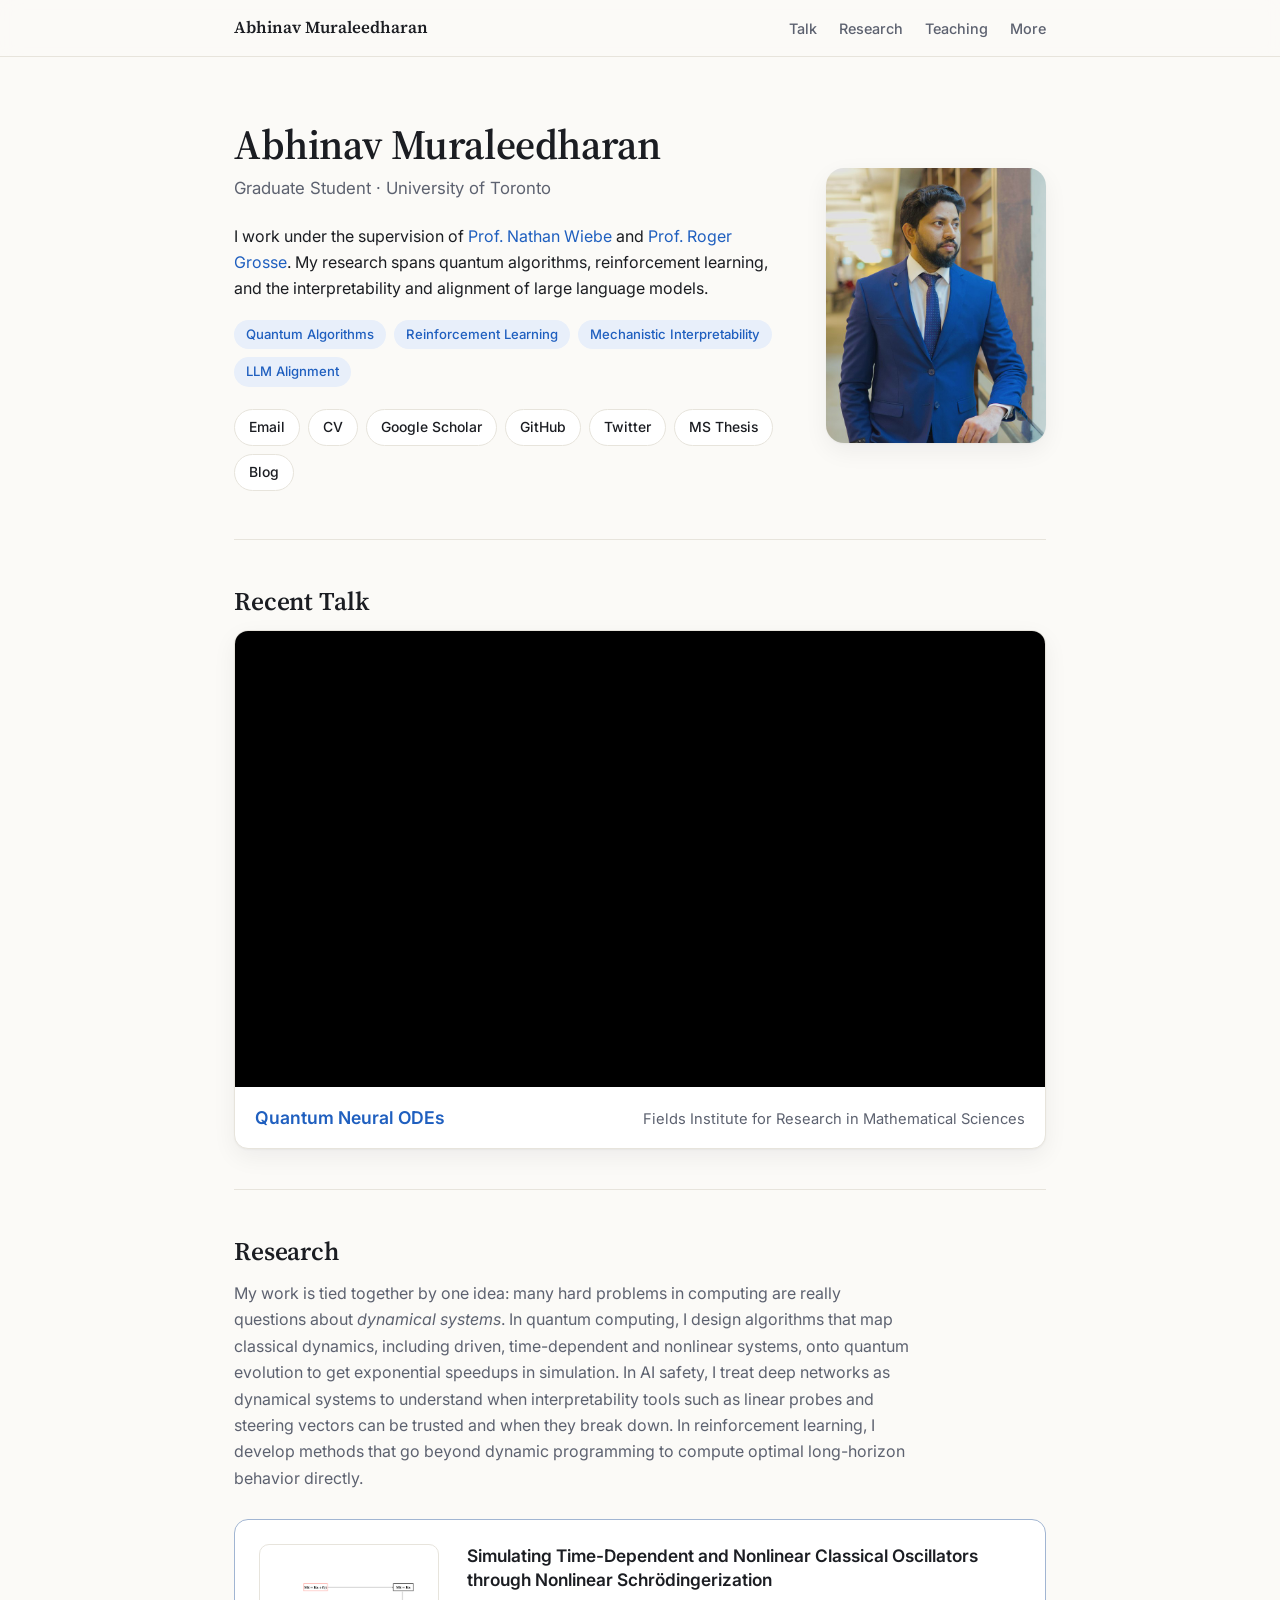
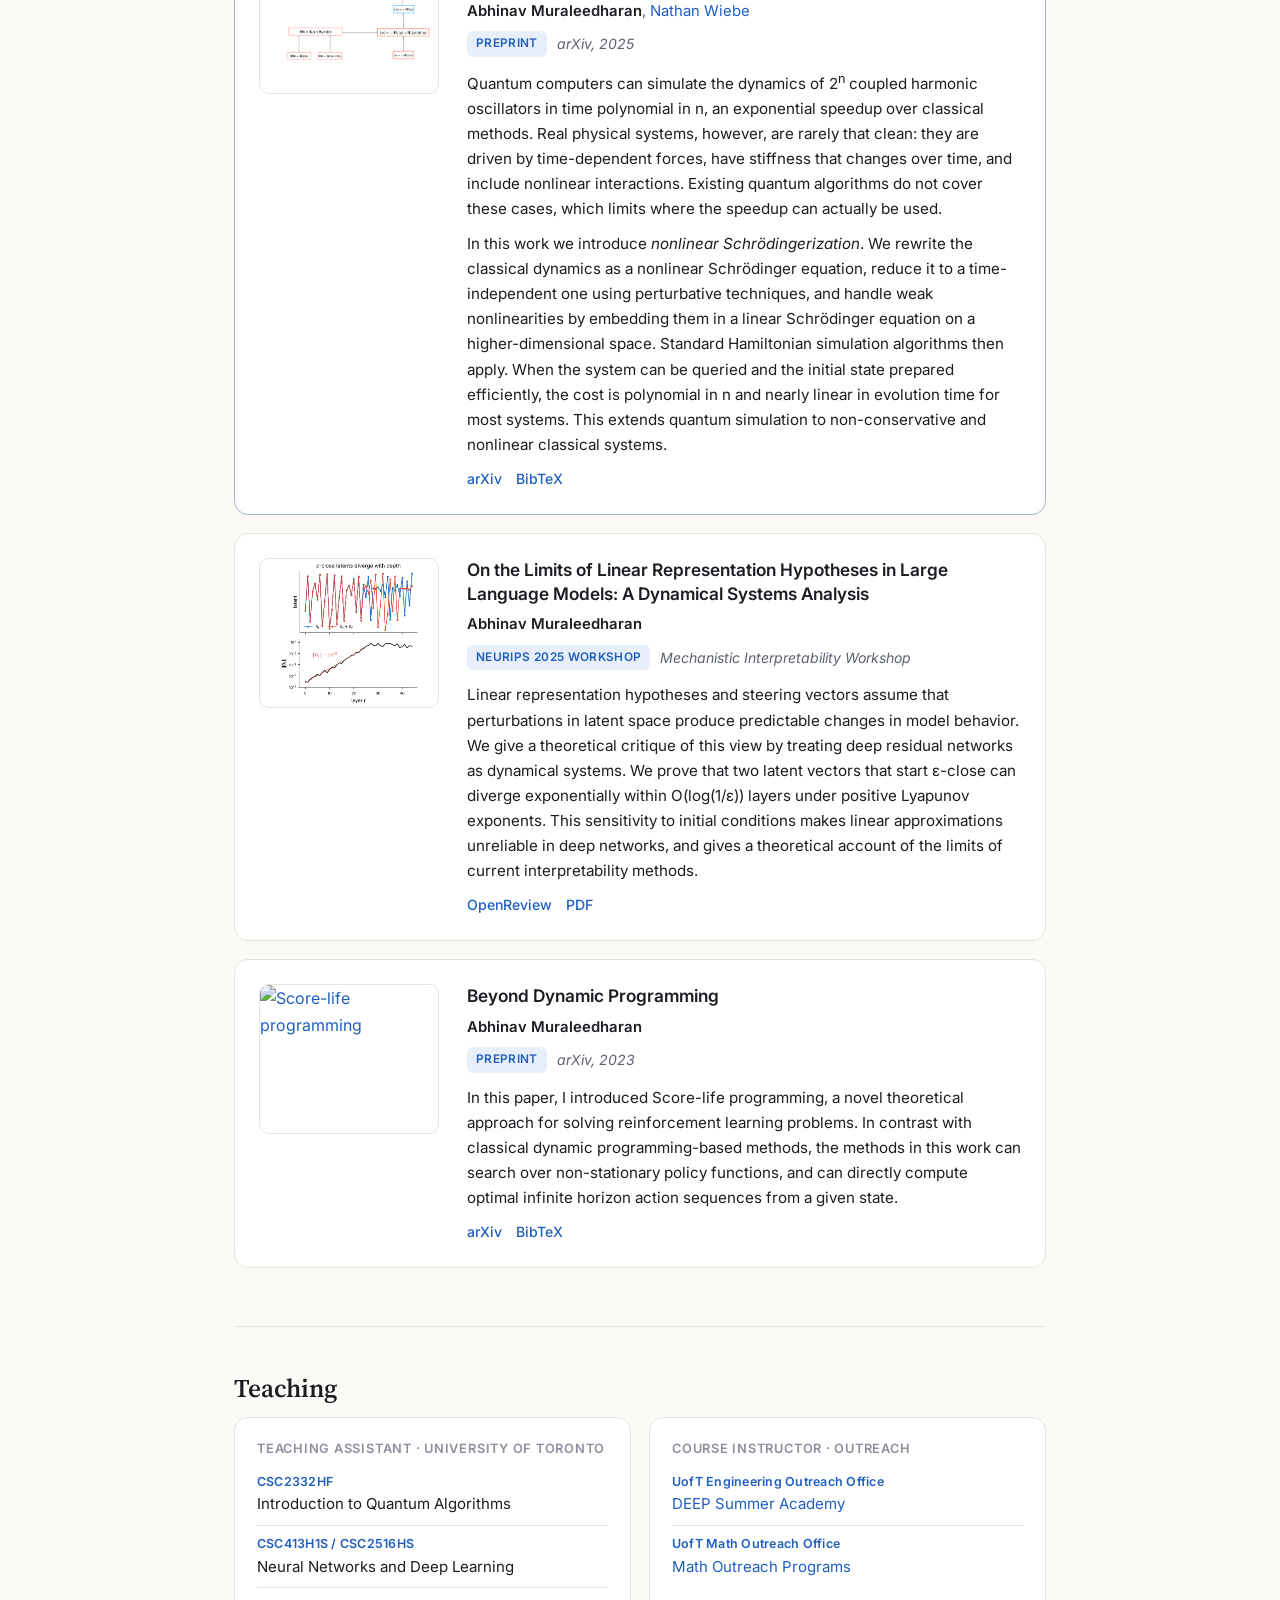
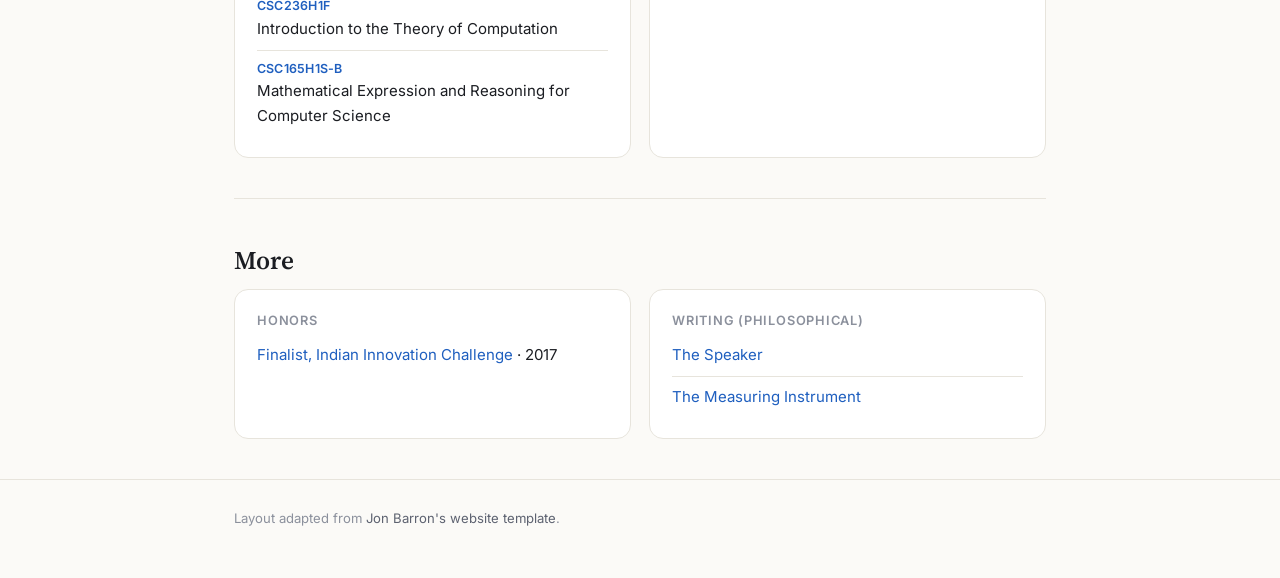
==== index.html @ 4c4b6c0d "Rewrite research summary around a unifying dynamical-systems theme Co-Authored-By: Claude Opus 5.5 <" ====
<!DOCTYPE html>
<html lang="en">
<head>
  <meta charset="UTF-8">
  <meta name="viewport" content="width=device-width, initial-scale=1">
  <title>Abhinav Muraleedharan</title>
  <meta name="author" content="Abhinav Muraleedharan">
  <meta name="description" content="Abhinav Muraleedharan, graduate student at the University of Toronto working on quantum algorithms, reinforcement learning, and the interpretability and alignment of large language models.">
  <meta property="og:title" content="Abhinav Muraleedharan">
  <meta property="og:description" content="Quantum algorithms, reinforcement learning, and LLM interpretability at the University of Toronto.">
  <meta property="og:image" content="images/profile.jpg">
  <link rel="preconnect" href="https://fonts.googleapis.com">
  <link rel="preconnect" href="https://fonts.gstatic.com" crossorigin>
  <link href="https://fonts.googleapis.com/css2?family=Inter:wght@400;500;600&family=Source+Serif+4:opsz,wght@8..60,600&display=swap" rel="stylesheet">
  <link rel="stylesheet" href="site.css">
  <link rel="icon" href="data:image/svg+xml,<svg xmlns=%22http://www.w3.org/2000/svg%22 viewBox=%220 0 100 100%22><text y=%22.9em%22 font-size=%2290%22>🌐</text></svg>">
</head>

<body>
  <nav class="nav">
    <div class="wrap">
      <a class="brand" href="#">Abhinav Muraleedharan</a>
      <ul>
        <li><a href="#talk">Talk</a></li>
        <li><a href="#research">Research</a></li>
        <li><a href="#teaching">Teaching</a></li>
        <li><a href="#more">More</a></li>
      </ul>
    </div>
  </nav>

  <main class="wrap">
    <header class="hero">
      <div>
        <h1>Abhinav Muraleedharan</h1>
        <p class="role">Graduate Student &middot; University of Toronto</p>
        <p>I work under the supervision of <a href="https://www.pnnl.gov/people/nathan-wiebe">Prof. Nathan Wiebe</a> and <a href="https://www.cs.toronto.edu/~rgrosse/">Prof. Roger Grosse</a>. My research spans quantum algorithms, reinforcement learning, and the interpretability and alignment of large language models.</p>
        <ul class="tags">
          <li>Quantum Algorithms</li>
          <li>Reinforcement Learning</li>
          <li>Mechanistic Interpretability</li>
          <li>LLM Alignment</li>
        </ul>
        <div class="links">
          <a class="btn" href="mailto:Abhinav.Muraleedharan@mail.utoronto.ca">Email</a>
          <a class="btn" href="data/Abhinav_Muraleedharan_CV_Sep.pdf">CV</a>
          <a class="btn" href="https://scholar.google.ca/citations?user=If42S0wAAAAJ&amp;hl=en">Google Scholar</a>
          <a class="btn" href="https://github.com/Abhinav-Muraleedharan/">GitHub</a>
          <a class="btn" href="https://twitter.com/Abhinav98M">Twitter</a>
          <a class="btn" href="data/MEng_thesis_v2.pdf">MS Thesis</a>
          <a class="btn" href="the_speaker.html">Blog</a>
        </div>
      </div>
      <img class="photo" src="images/profile.jpg" alt="Portrait of Abhinav Muraleedharan">
    </header>

    <section id="talk">
      <h2>Recent Talk</h2>
      <div class="talk">
        <div class="video">
          <iframe src="https://www.youtube.com/embed/ogI6cJtr3dg" title="Quantum Neural ODEs" loading="lazy" allow="accelerometer; clipboard-write; encrypted-media; gyroscope; picture-in-picture; web-share" referrerpolicy="strict-origin-when-cross-origin" allowfullscreen></iframe>
        </div>
        <div class="meta">
          <h3><a href="https://youtu.be/ogI6cJtr3dg">Quantum Neural ODEs</a></h3>
          <span class="where">Fields Institute for Research in Mathematical Sciences</span>
        </div>
      </div>
    </section>

    <section id="research">
      <h2>Research</h2>
      <p class="lede">My work is tied together by one idea: many hard problems in computing are really questions about <em>dynamical systems</em>. In quantum computing, I design algorithms that map classical dynamics, including driven, time-dependent and nonlinear systems, onto quantum evolution to get exponential speedups in simulation. In AI safety, I treat deep networks as dynamical systems to understand when interpretability tools such as linear probes and steering vectors can be trusted and when they break down. In reinforcement learning, I develop methods that go beyond dynamic programming to compute optimal long-horizon behavior directly.</p>

      <article class="paper featured">
        <a class="thumb" href="https://arxiv.org/abs/2505.17170"><img src="images/Conceptual_Diagram_v2.jpeg" alt="Overview of nonlinear Schrödingerization"></a>
        <div>
          <h3><a href="https://arxiv.org/abs/2505.17170">Simulating Time-Dependent and Nonlinear Classical Oscillators through Nonlinear Schrödingerization</a></h3>
          <p class="authors"><strong>Abhinav Muraleedharan</strong>, <a href="https://www.pnnl.gov/people/nathan-wiebe">Nathan Wiebe</a></p>
          <div class="venue"><span class="badge">Preprint</span><em>arXiv, 2025</em></div>
          <p>Quantum computers can simulate the dynamics of 2<sup>n</sup> coupled harmonic oscillators in time polynomial in n, an exponential speedup over classical methods. Real physical systems, however, are rarely that clean: they are driven by time-dependent forces, have stiffness that changes over time, and include nonlinear interactions. Existing quantum algorithms do not cover these cases, which limits where the speedup can actually be used.</p>
          <p>In this work we introduce <em>nonlinear Schrödingerization</em>. We rewrite the classical dynamics as a nonlinear Schrödinger equation, reduce it to a time-independent one using perturbative techniques, and handle weak nonlinearities by embedding them in a linear Schrödinger equation on a higher-dimensional space. Standard Hamiltonian simulation algorithms then apply. When the system can be queried and the initial state prepared efficiently, the cost is polynomial in n and nearly linear in evolution time for most systems. This extends quantum simulation to non-conservative and nonlinear classical systems.</p>
          <div class="plinks"><a href="https://arxiv.org/abs/2505.17170">arXiv</a><a href="data/muraleedharan2025nonlinear.bib">BibTeX</a></div>
        </div>
      </article>

      <article class="paper">
        <a class="thumb" href="https://openreview.net/forum?id=fetTz1Xs2l"><img src="images/linrep_lyapunov.png" alt="Epsilon-close latents diverging with depth"></a>
        <div>
          <h3><a href="https://openreview.net/forum?id=fetTz1Xs2l">On the Limits of Linear Representation Hypotheses in Large Language Models: A Dynamical Systems Analysis</a></h3>
          <p class="authors"><strong>Abhinav Muraleedharan</strong></p>
          <div class="venue"><span class="badge">NeurIPS 2025 Workshop</span><em>Mechanistic Interpretability Workshop</em></div>
          <p>Linear representation hypotheses and steering vectors assume that perturbations in latent space produce predictable changes in model behavior. We give a theoretical critique of this view by treating deep residual networks as dynamical systems. We prove that two latent vectors that start &epsilon;-close can diverge exponentially within O(log(1/&epsilon;)) layers under positive Lyapunov exponents. This sensitivity to initial conditions makes linear approximations unreliable in deep networks, and gives a theoretical account of the limits of current interpretability methods.</p>
          <div class="plinks"><a href="https://openreview.net/forum?id=fetTz1Xs2l">OpenReview</a><a href="https://openreview.net/pdf?id=fetTz1Xs2l">PDF</a></div>
        </div>
      </article>

      <article class="paper">
        <a class="thumb" href="https://arxiv.org/abs/2306.15029"><img src="images/bdp.jpeg" alt="Score-life programming"></a>
        <div>
          <h3><a href="https://arxiv.org/abs/2306.15029">Beyond Dynamic Programming</a></h3>
          <p class="authors"><strong>Abhinav Muraleedharan</strong></p>
          <div class="venue"><span class="badge">Preprint</span><em>arXiv, 2023</em></div>
          <p>In this paper, I introduced Score-life programming, a novel theoretical approach for solving reinforcement learning problems. In contrast with classical dynamic programming-based methods, the methods in this work can search over non-stationary policy functions, and can directly compute optimal infinite horizon action sequences from a given state.</p>
          <div class="plinks"><a href="https://arxiv.org/abs/2306.15029">arXiv</a><a href="data/abhinav_bdp.bib">BibTeX</a></div>
        </div>
      </article>
    </section>

    <section id="teaching">
      <h2>Teaching</h2>
      <div class="grid2">
        <div class="card">
          <h3>Teaching Assistant &middot; University of Toronto</h3>
          <ul>
            <li><span class="code">CSC2332HF</span>Introduction to Quantum Algorithms</li>
            <li><span class="code">CSC413H1S / CSC2516HS</span>Neural Networks and Deep Learning</li>
            <li><span class="code">CSC236H1F</span>Introduction to the Theory of Computation</li>
            <li><span class="code">CSC165H1S-B</span>Mathematical Expression and Reasoning for Computer Science</li>
          </ul>
        </div>
        <div class="card">
          <h3>Course Instructor &middot; Outreach</h3>
          <ul>
            <li><span class="code">UofT Engineering Outreach Office</span><a href="https://outreach.engineering.utoronto.ca/pre-university-programs/high-school-program/deep/">DEEP Summer Academy</a></li>
            <li><span class="code">UofT Math Outreach Office</span><a href="https://www.mathematics.utoronto.ca/outreach">Math Outreach Programs</a></li>
          </ul>
        </div>
      </div>
    </section>

    <section id="more">
      <h2>More</h2>
      <div class="grid2">
        <div class="card">
          <h3>Honors</h3>
          <ul>
            <li><a href="https://blog.mygov.in/announcing-winners-for-india-innovation-challenge-design-contest-2017/">Finalist, Indian Innovation Challenge</a> &middot; 2017</li>
          </ul>
        </div>
        <div class="card">
          <h3>Writing (Philosophical)</h3>
          <ul>
            <li><a href="the_speaker.html">The Speaker</a></li>
            <li><a href="https://themeasuringinstrument.home.blog/2019/05/11/the-measuring-instrument/">The Measuring Instrument</a></li>
          </ul>
        </div>
      </div>
    </section>
  </main>

  <footer>
    <div class="wrap">Layout adapted from <a href="https://github.com/jonbarron/jonbarron_website">Jon Barron's website template</a>.</div>
  </footer>
</body>
</html>
---- site.css ----
:root {
  --bg: #fbfaf7;
  --surface: #ffffff;
  --ink: #1b1d22;
  --muted: #5d6270;
  --faint: #8b909c;
  --line: #e7e4dc;
  --accent: #1f5fbf;
  --accent-soft: #e8effa;
  --shadow: 0 1px 2px rgba(20, 22, 30, .04), 0 8px 24px rgba(20, 22, 30, .06);
  --radius: 14px;
  --serif: "Source Serif 4", Georgia, "Times New Roman", serif;
  --sans: "Inter", -apple-system, BlinkMacSystemFont, "Segoe UI", Roboto, sans-serif;
}

@media (prefers-color-scheme: dark) {
  :root {
    --bg: #111317;
    --surface: #181b21;
    --ink: #e8e9ec;
    --muted: #a6abb6;
    --faint: #7c818c;
    --line: #262a32;
    --accent: #7fb0ff;
    --accent-soft: #1b2738;
    --shadow: 0 1px 2px rgba(0, 0, 0, .3), 0 8px 24px rgba(0, 0, 0, .25);
  }
}

*, *::before, *::after { box-sizing: border-box; }

html { scroll-behavior: smooth; scroll-padding-top: 72px; }

body {
  margin: 0;
  background: var(--bg);
  color: var(--ink);
  font: 16px/1.65 var(--sans);
  -webkit-font-smoothing: antialiased;
}

a { color: var(--accent); text-decoration: none; }
a:hover { text-decoration: underline; text-underline-offset: 3px; }

.wrap { max-width: 860px; margin: 0 auto; padding: 0 24px; }

/* Top navigation */
.nav {
  position: sticky; top: 0; z-index: 10;
  background: color-mix(in srgb, var(--bg) 85%, transparent);
  backdrop-filter: saturate(160%) blur(10px);
  -webkit-backdrop-filter: saturate(160%) blur(10px);
  border-bottom: 1px solid var(--line);
}
.nav .wrap { display: flex; align-items: center; justify-content: space-between; height: 56px; gap: 16px; }
.nav .brand { font-family: var(--serif); font-weight: 600; font-size: 1.05rem; color: var(--ink); white-space: nowrap; }
.nav ul { display: flex; gap: 22px; list-style: none; margin: 0; padding: 0; overflow-x: auto; }
.nav ul a { color: var(--muted); font-size: .9rem; font-weight: 500; white-space: nowrap; }
.nav ul a:hover { color: var(--ink); text-decoration: none; }

/* Hero */
.hero { display: grid; grid-template-columns: 1fr 220px; gap: 48px; align-items: center; padding: 64px 0 48px; }
.hero h1 { font-family: var(--serif); font-weight: 600; font-size: 2.6rem; line-height: 1.15; letter-spacing: -.01em; margin: 0 0 6px; }
.hero .role { color: var(--muted); font-size: 1.05rem; margin: 0 0 20px; }
.hero p { margin: 0 0 14px; }
.hero .photo { width: 220px; aspect-ratio: 4 / 5; object-fit: cover; border-radius: 18px; box-shadow: var(--shadow); }

.tags { display: flex; flex-wrap: wrap; gap: 8px; margin: 18px 0 22px; padding: 0; list-style: none; }
.tags li { background: var(--accent-soft); color: var(--accent); font-size: .82rem; font-weight: 500; padding: 4px 12px; border-radius: 999px; }

.links { display: flex; flex-wrap: wrap; gap: 8px; }
.btn {
  display: inline-flex; align-items: center; gap: 6px;
  padding: 6px 14px; border: 1px solid var(--line); border-radius: 999px;
  background: var(--surface); color: var(--ink); font-size: .87rem; font-weight: 500;
  transition: border-color .15s, color .15s, transform .15s;
}
.btn:hover { border-color: var(--accent); color: var(--accent); text-decoration: none; transform: translateY(-1px); }
.btn svg { width: 15px; height: 15px; fill: currentColor; }

/* Sections */
section { padding: 40px 0; border-top: 1px solid var(--line); }
section > h2 {
  font-family: var(--serif); font-weight: 600; font-size: 1.6rem; letter-spacing: -.005em;
  margin: 0 0 8px;
}
section > .lede { color: var(--muted); margin: 0 0 28px; max-width: 680px; }

/* Talk */
.talk { background: var(--surface); border: 1px solid var(--line); border-radius: var(--radius); box-shadow: var(--shadow); overflow: hidden; }
.talk .video { position: relative; aspect-ratio: 16 / 9; background: #000; }
.talk iframe { position: absolute; inset: 0; width: 100%; height: 100%; border: 0; }
.talk .meta { padding: 16px 20px; display: flex; justify-content: space-between; align-items: baseline; gap: 12px; flex-wrap: wrap; }
.talk h3 { margin: 0; font-size: 1.1rem; font-weight: 600; }
.talk .where { color: var(--muted); font-size: .92rem; }

/* Papers */
.paper {
  display: grid; grid-template-columns: 180px 1fr; gap: 28px;
  padding: 24px; margin-bottom: 18px;
  background: var(--surface); border: 1px solid var(--line); border-radius: var(--radius);
  transition: box-shadow .2s, border-color .2s;
}
.paper:hover { box-shadow: var(--shadow); }
.paper .thumb { width: 180px; height: 150px; border-radius: 10px; background: #fff; border: 1px solid var(--line); overflow: hidden; display: flex; align-items: center; justify-content: center; }
.paper .thumb img { width: 100%; height: 100%; object-fit: contain; }
.paper h3 { font-size: 1.08rem; line-height: 1.4; margin: 0 0 6px; font-weight: 600; }
.paper h3 a { color: var(--ink); }
.paper h3 a:hover { color: var(--accent); }
.paper .authors { color: var(--muted); font-size: .93rem; margin: 0; }
.paper .authors strong { color: var(--ink); font-weight: 600; }
.paper .venue { display: flex; align-items: center; gap: 10px; flex-wrap: wrap; margin: 8px 0 12px; font-size: .88rem; }
.badge { font-size: .74rem; font-weight: 600; letter-spacing: .03em; text-transform: uppercase; padding: 3px 9px; border-radius: 6px; background: var(--accent-soft); color: var(--accent); }
.paper .venue em { color: var(--muted); }
.paper p { margin: 0 0 10px; font-size: .95rem; }
.paper .plinks { display: flex; gap: 14px; font-size: .88rem; font-weight: 500; margin-top: 4px; }
.paper.featured { border-color: color-mix(in srgb, var(--accent) 35%, var(--line)); }

/* Lists */
.grid2 { display: grid; grid-template-columns: 1fr 1fr; gap: 18px; }
.card { background: var(--surface); border: 1px solid var(--line); border-radius: var(--radius); padding: 20px 22px; }
.card h3 { font-size: .8rem; font-weight: 600; letter-spacing: .06em; text-transform: uppercase; color: var(--faint); margin: 0 0 12px; }
.card ul { list-style: none; margin: 0; padding: 0; }
.card li { padding: 8px 0; border-top: 1px solid var(--line); font-size: .94rem; }
.card li:first-child { border-top: 0; padding-top: 0; }
.card .code { display: block; font-size: .78rem; font-weight: 600; color: var(--accent); letter-spacing: .02em; }

footer { border-top: 1px solid var(--line); padding: 28px 0 48px; color: var(--faint); font-size: .82rem; }
footer a { color: var(--muted); }

@media (max-width: 720px) {
  .wrap { padding: 0 16px; }
  .nav .brand { display: none; }
  .nav ul { gap: 18px; }
  .hero { grid-template-columns: 1fr; gap: 24px; padding: 36px 0 32px; }
  .hero .photo { order: -1; width: 140px; border-radius: 50%; aspect-ratio: 1; object-position: 50% 20%; }
  .hero h1 { font-size: 2rem; }
  .paper { grid-template-columns: 1fr; gap: 16px; padding: 18px; }
  .paper .thumb { width: 100%; height: 180px; }
  .grid2 { grid-template-columns: 1fr; }
}
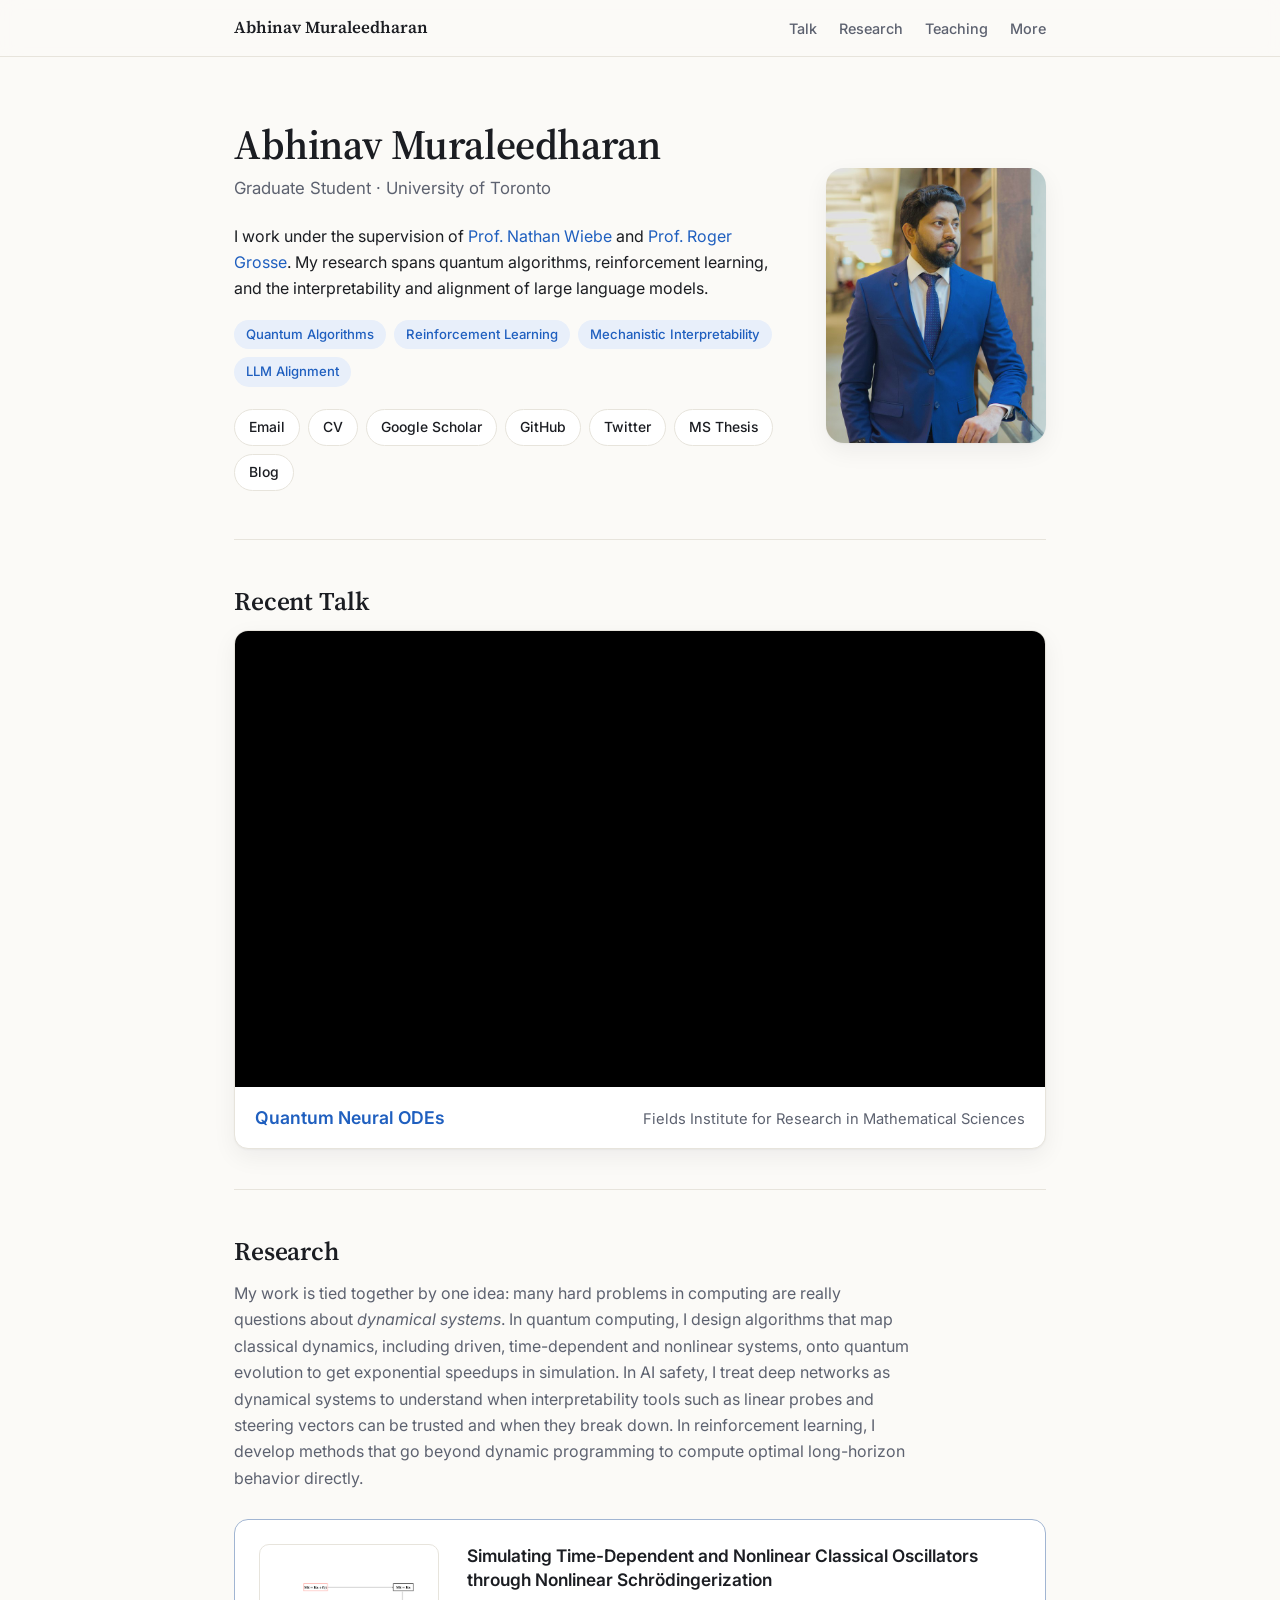
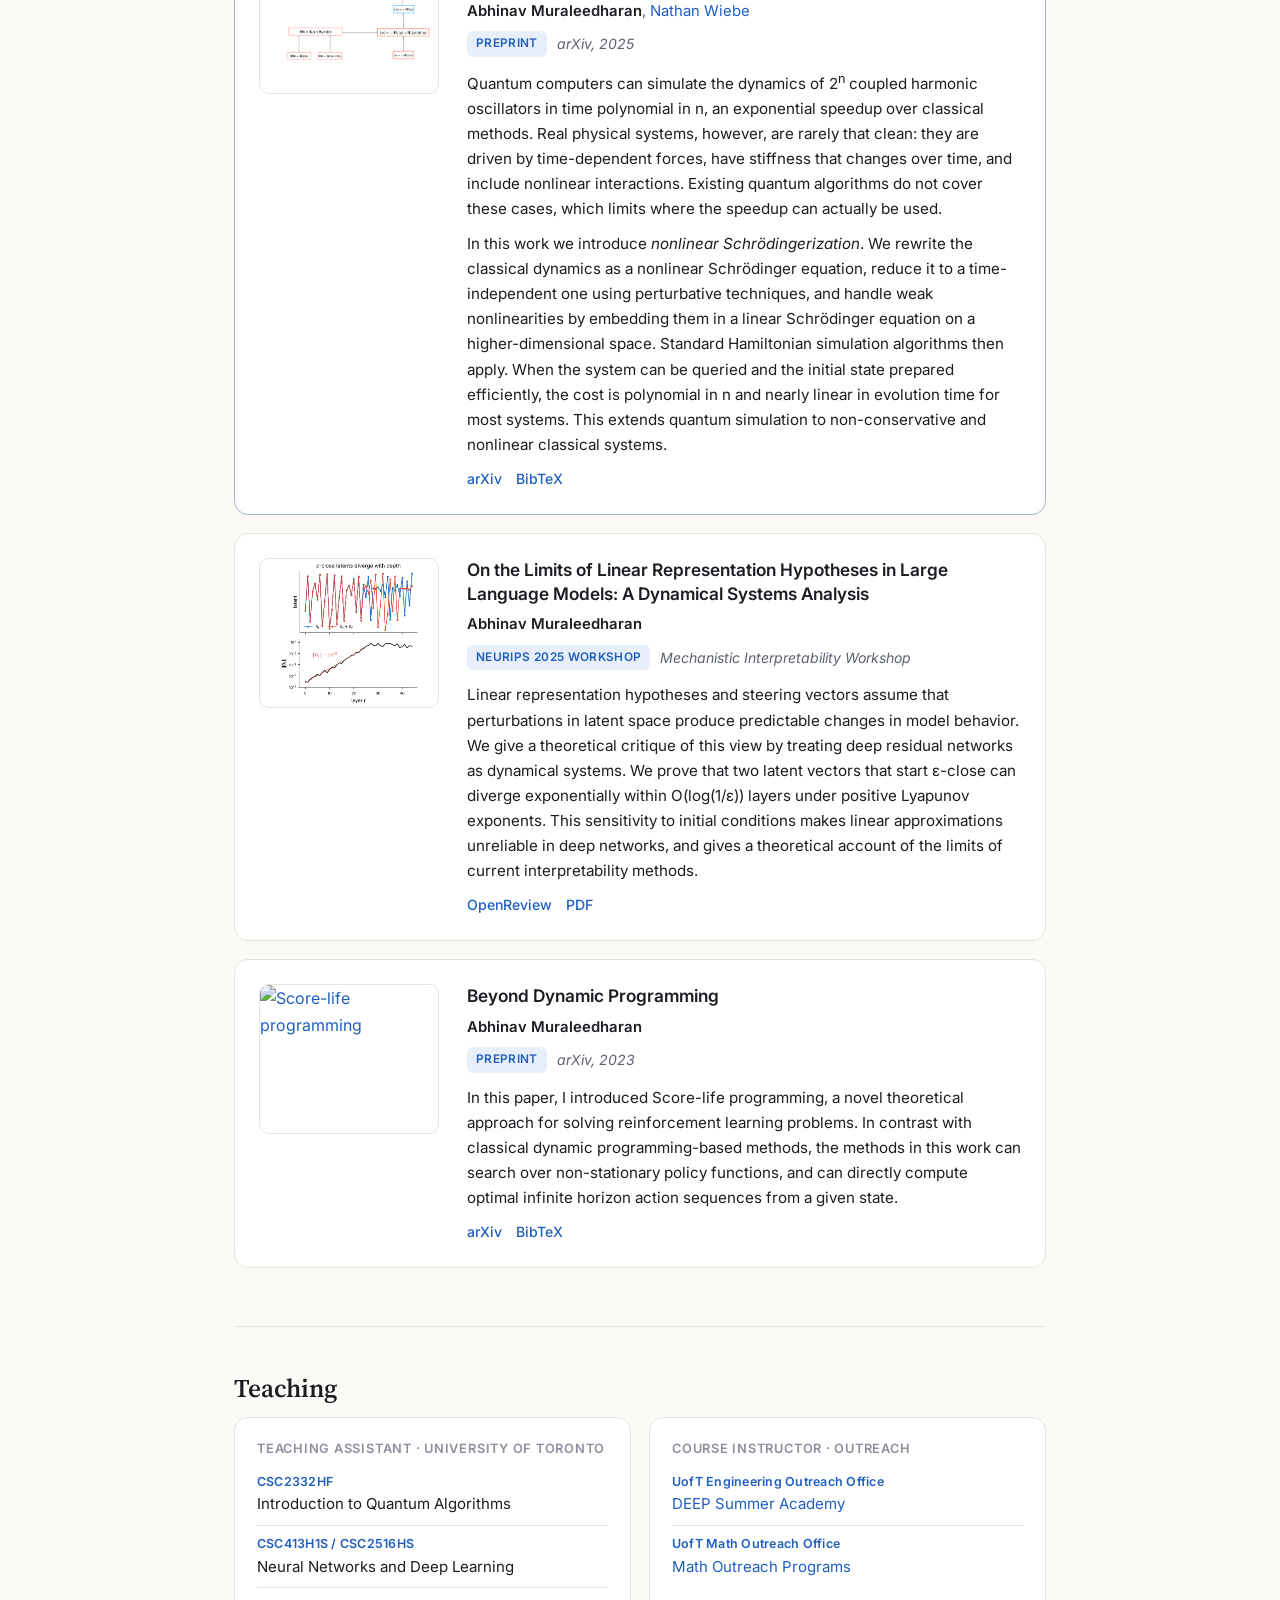
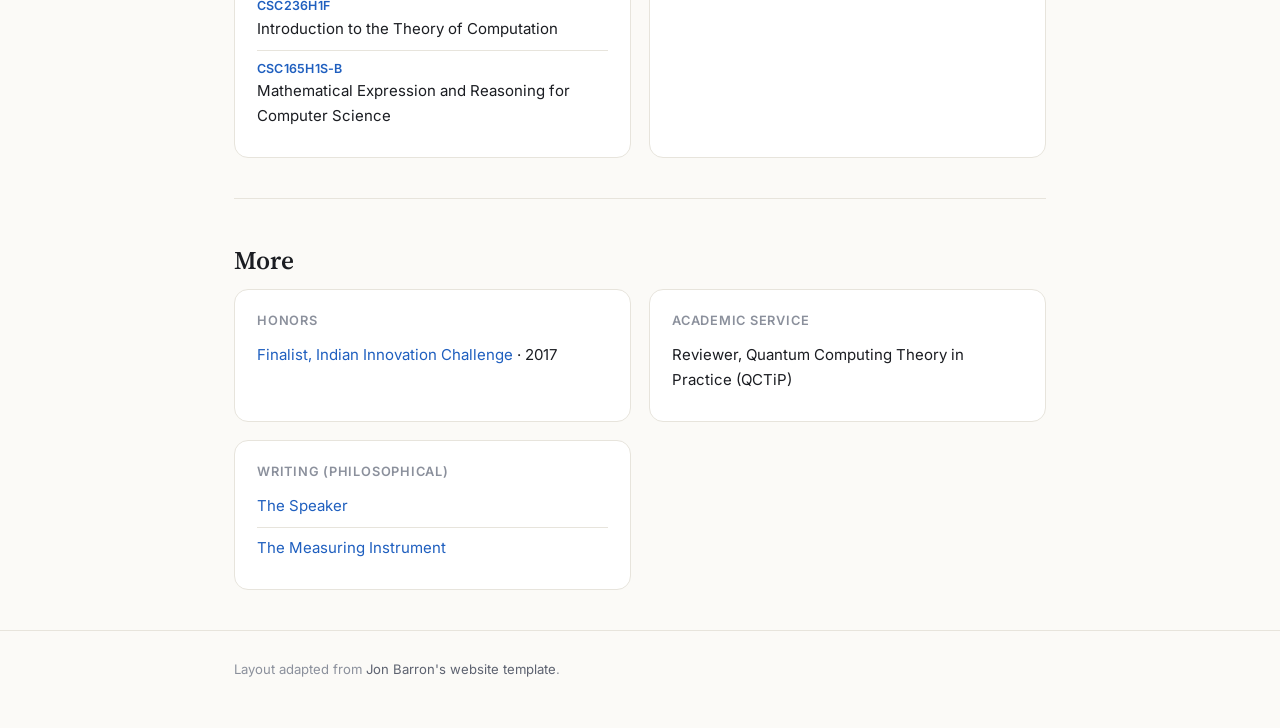
==== commit f6a51890: "Add QCTiP reviewing to academic service Co-Authored-By: Claude Opus 5.5 <noreply@anthropic.com> Clau" ====
--- a/index.html
+++ b/index.html
@@ -138,6 +138,12 @@
           </ul>
         </div>
         <div class="card">
+          <h3>Academic Service</h3>
+          <ul>
+            <li>Reviewer, Quantum Computing Theory in Practice (QCTiP)</li>
+          </ul>
+        </div>
+        <div class="card">
           <h3>Writing (Philosophical)</h3>
           <ul>
             <li><a href="the_speaker.html">The Speaker</a></li>
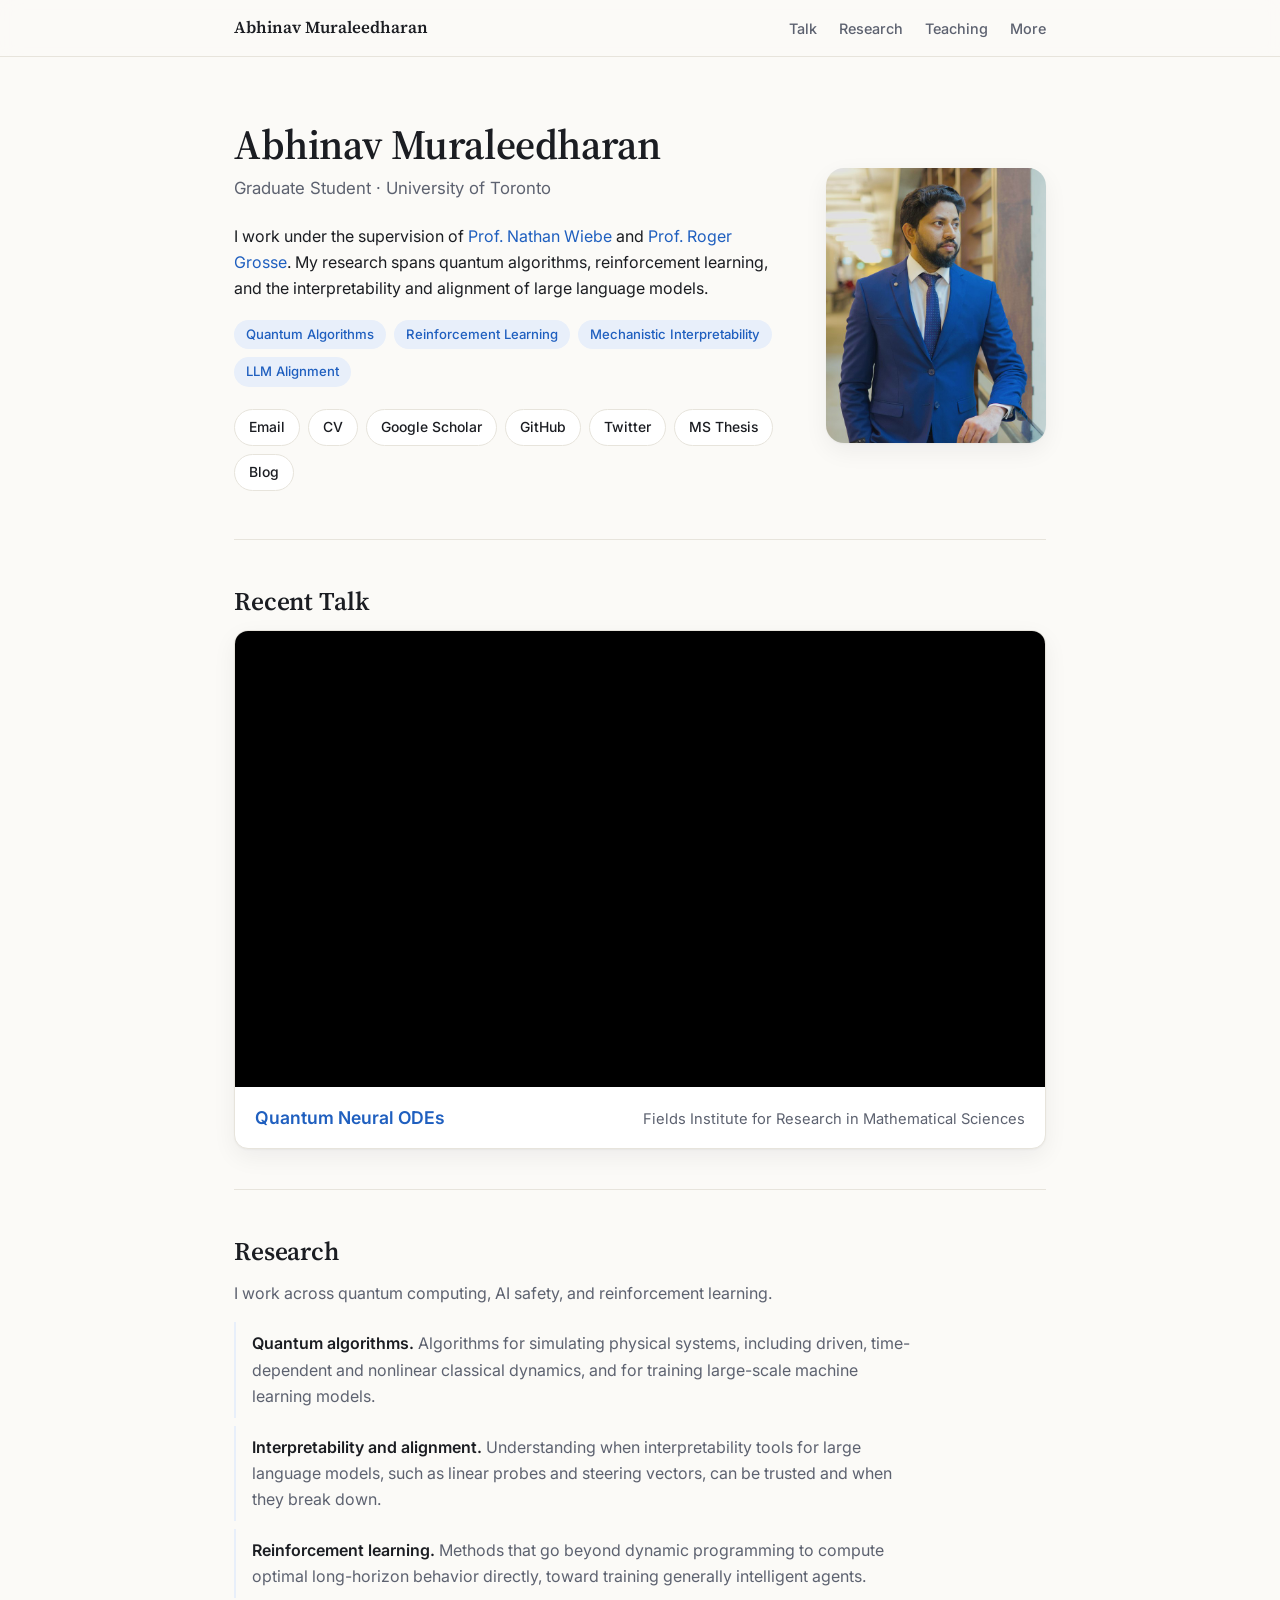
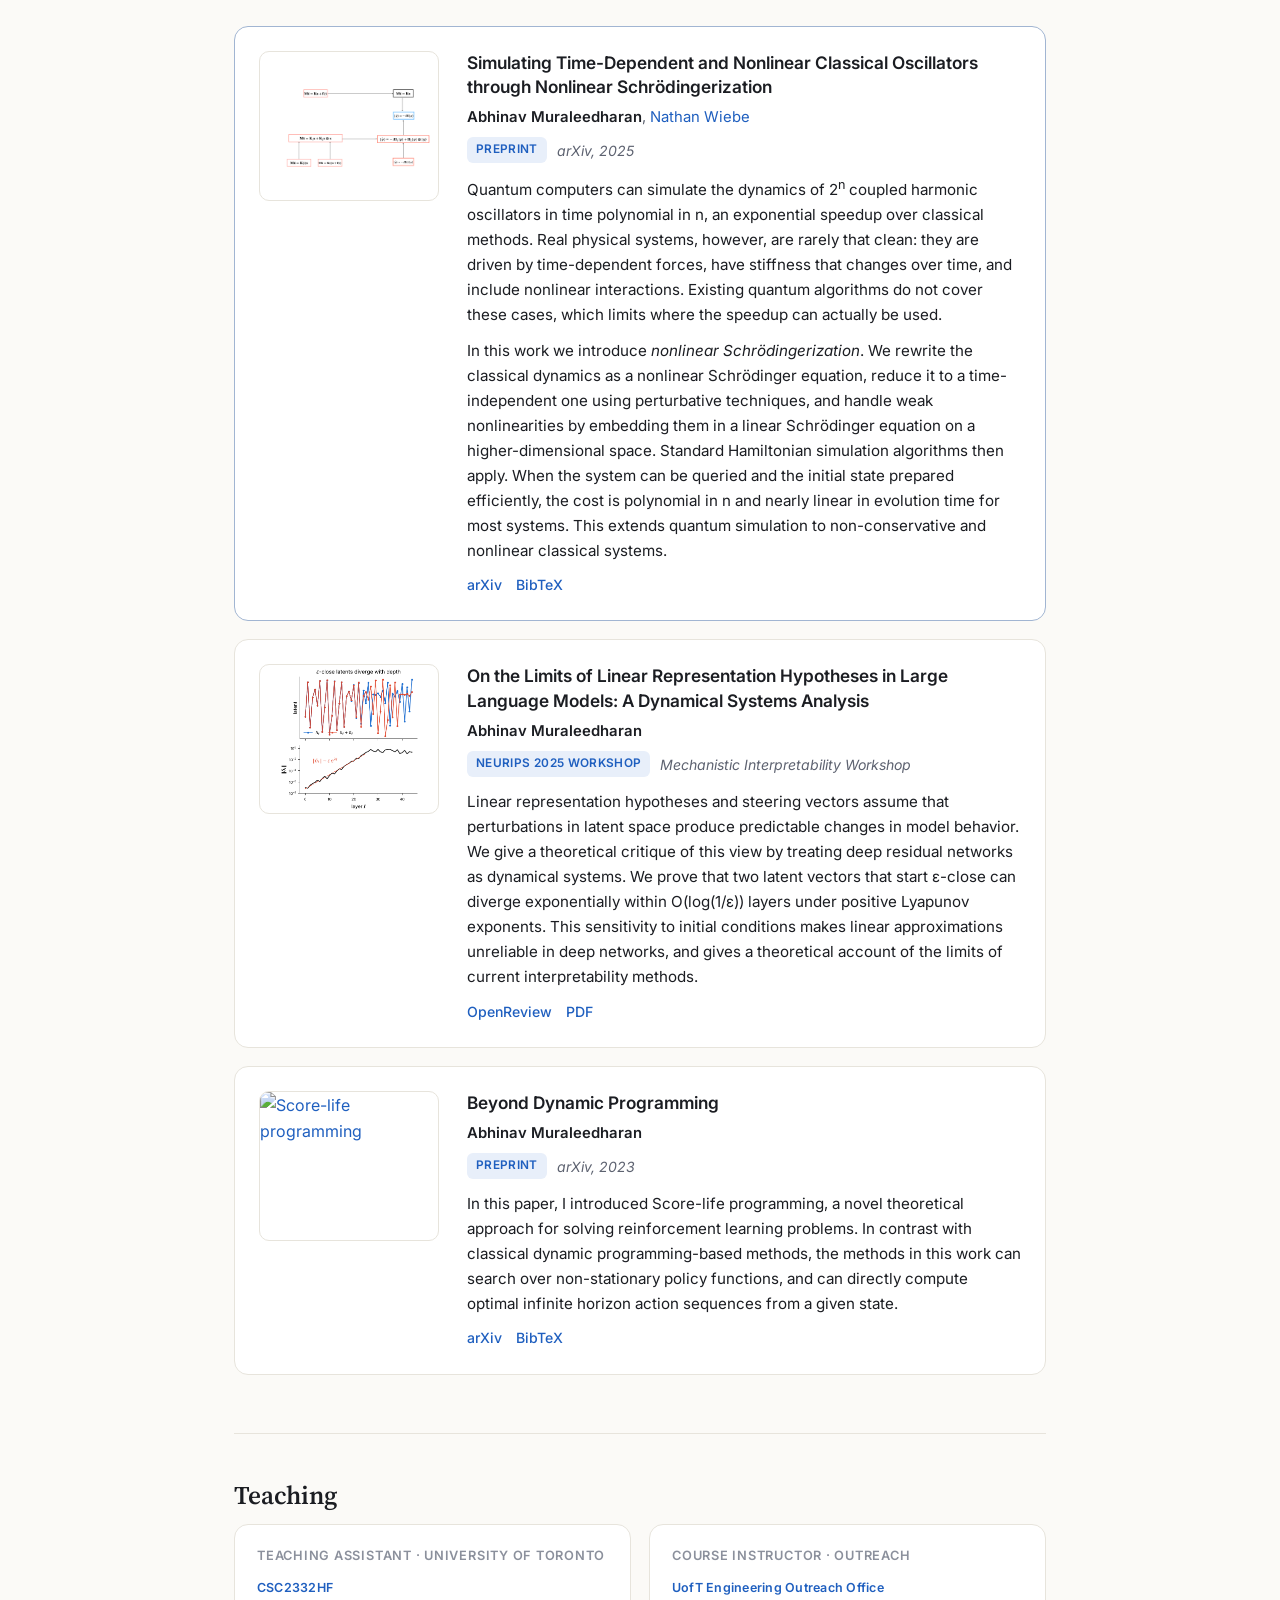
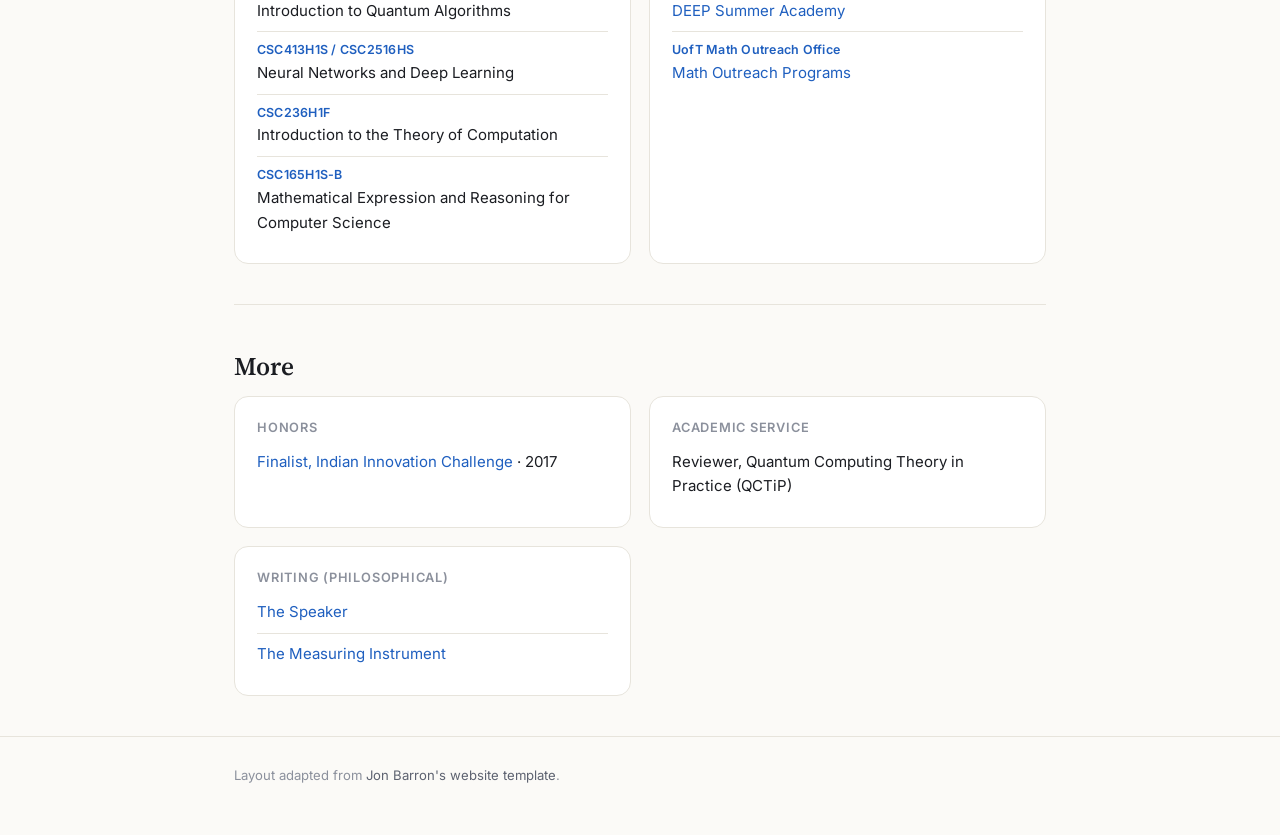
==== commit 404f1345: "List research areas separately instead of under one unifying theme Co-Authored-By: Claude Opus 5.5 <" ====
--- a/index.html
+++ b/index.html
@@ -69,7 +69,12 @@
 
     <section id="research">
       <h2>Research</h2>
-      <p class="lede">My work is tied together by one idea: many hard problems in computing are really questions about <em>dynamical systems</em>. In quantum computing, I design algorithms that map classical dynamics, including driven, time-dependent and nonlinear systems, onto quantum evolution to get exponential speedups in simulation. In AI safety, I treat deep networks as dynamical systems to understand when interpretability tools such as linear probes and steering vectors can be trusted and when they break down. In reinforcement learning, I develop methods that go beyond dynamic programming to compute optimal long-horizon behavior directly.</p>
+      <p class="lede">I work across quantum computing, AI safety, and reinforcement learning.</p>
+      <ul class="areas">
+        <li><strong>Quantum algorithms.</strong> Algorithms for simulating physical systems, including driven, time-dependent and nonlinear classical dynamics, and for training large-scale machine learning models.</li>
+        <li><strong>Interpretability and alignment.</strong> Understanding when interpretability tools for large language models, such as linear probes and steering vectors, can be trusted and when they break down.</li>
+        <li><strong>Reinforcement learning.</strong> Methods that go beyond dynamic programming to compute optimal long-horizon behavior directly, toward training generally intelligent agents.</li>
+      </ul>
 
       <article class="paper featured">
         <a class="thumb" href="https://arxiv.org/abs/2505.17170"><img src="images/Conceptual_Diagram_v2.jpeg" alt="Overview of nonlinear Schrödingerization"></a>
--- a/site.css
+++ b/site.css
@@ -86,6 +86,10 @@
 }
 section > .lede { color: var(--muted); margin: 0 0 28px; max-width: 680px; }
 
+.areas { list-style: none; margin: -12px 0 28px; padding: 0; max-width: 680px; color: var(--muted); }
+.areas li { padding: 8px 0 8px 16px; border-left: 2px solid var(--accent-soft); margin-bottom: 8px; }
+.areas strong { color: var(--ink); font-weight: 600; }
+
 /* Talk */
 .talk { background: var(--surface); border: 1px solid var(--line); border-radius: var(--radius); box-shadow: var(--shadow); overflow: hidden; }
 .talk .video { position: relative; aspect-ratio: 16 / 9; background: #000; }
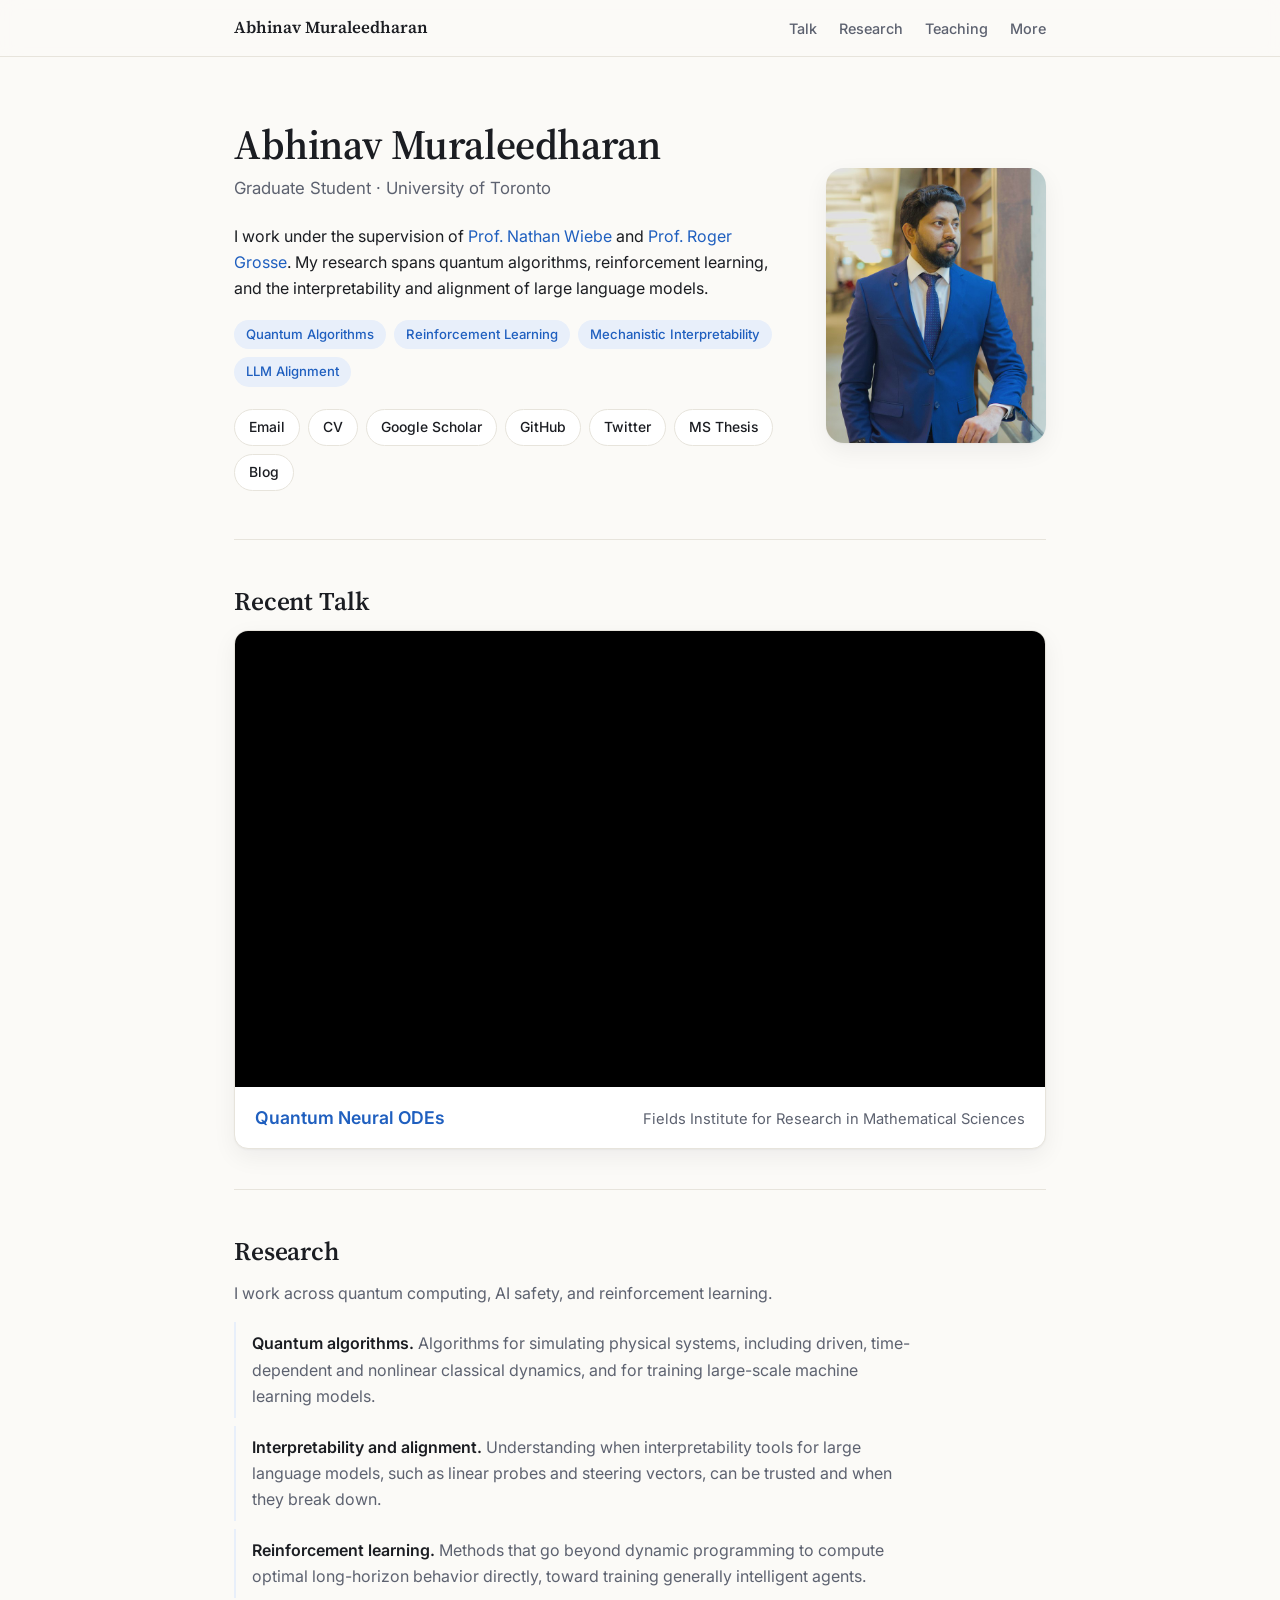
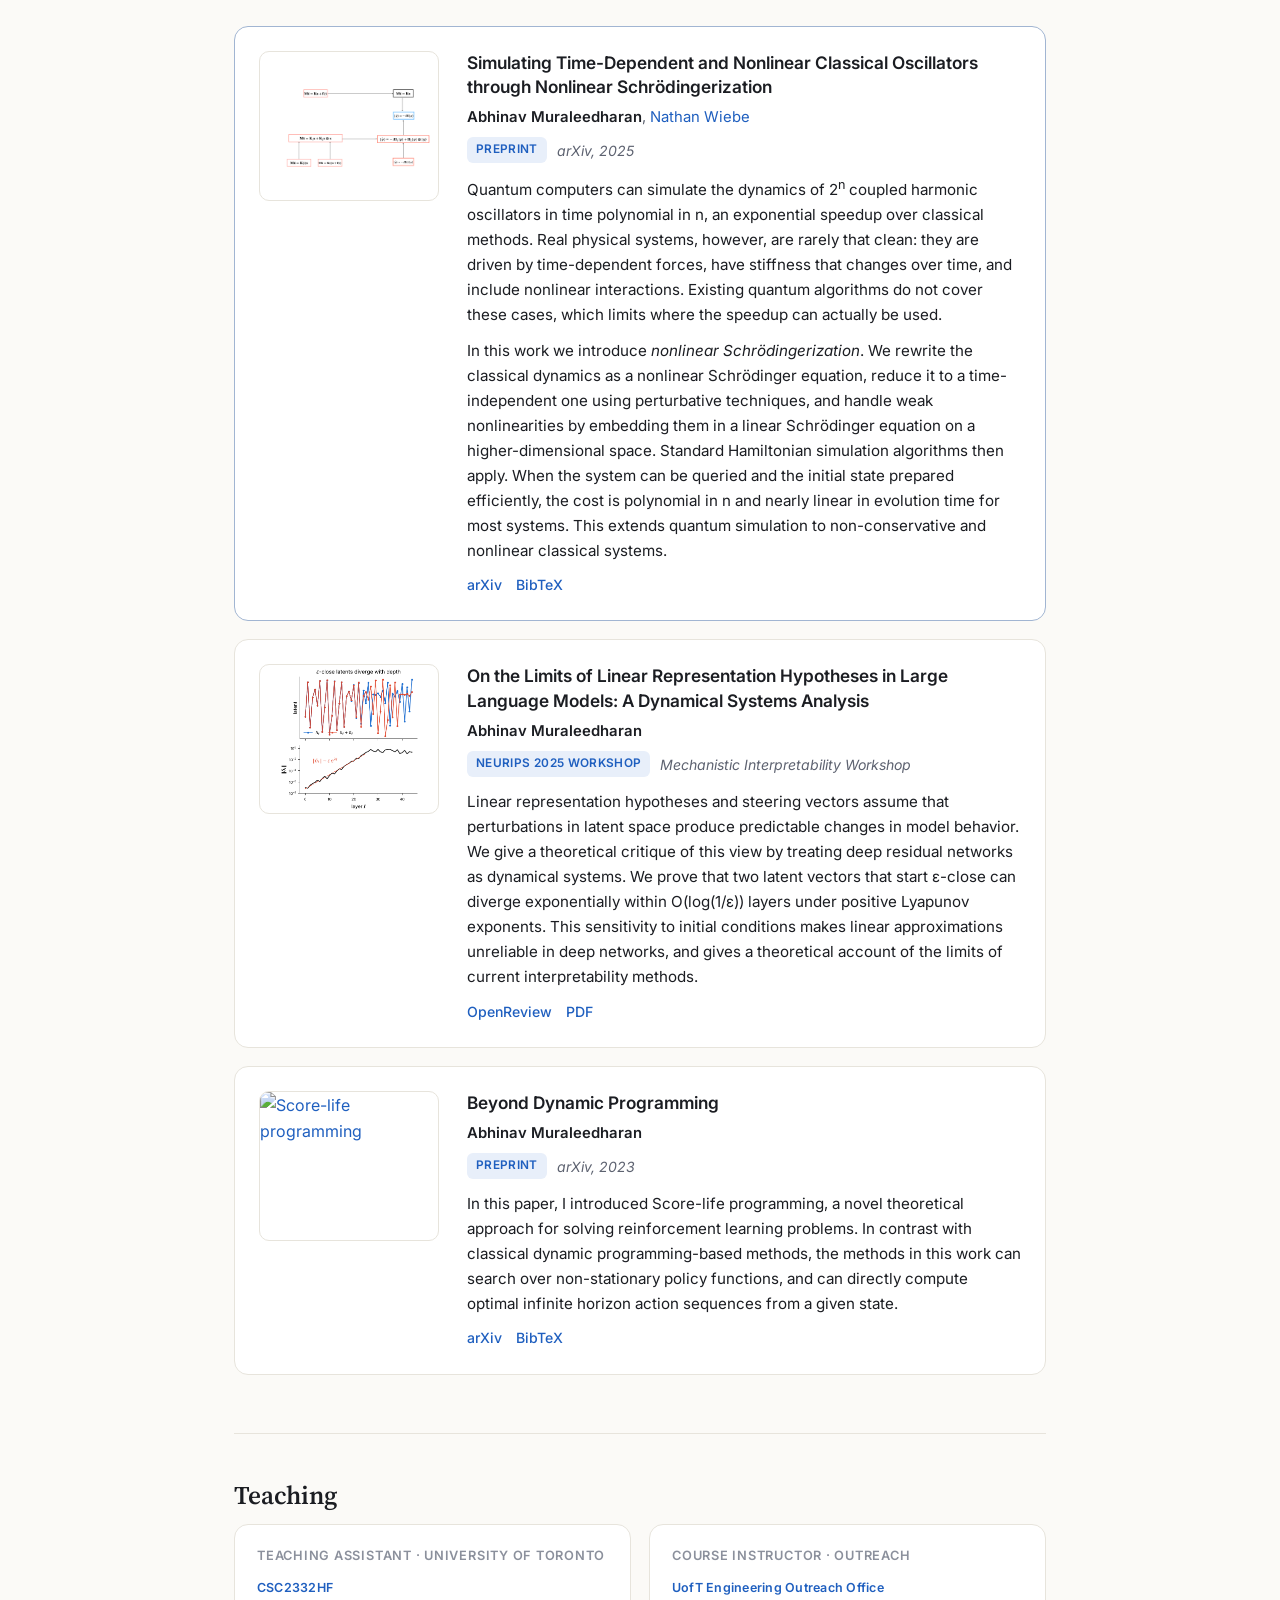
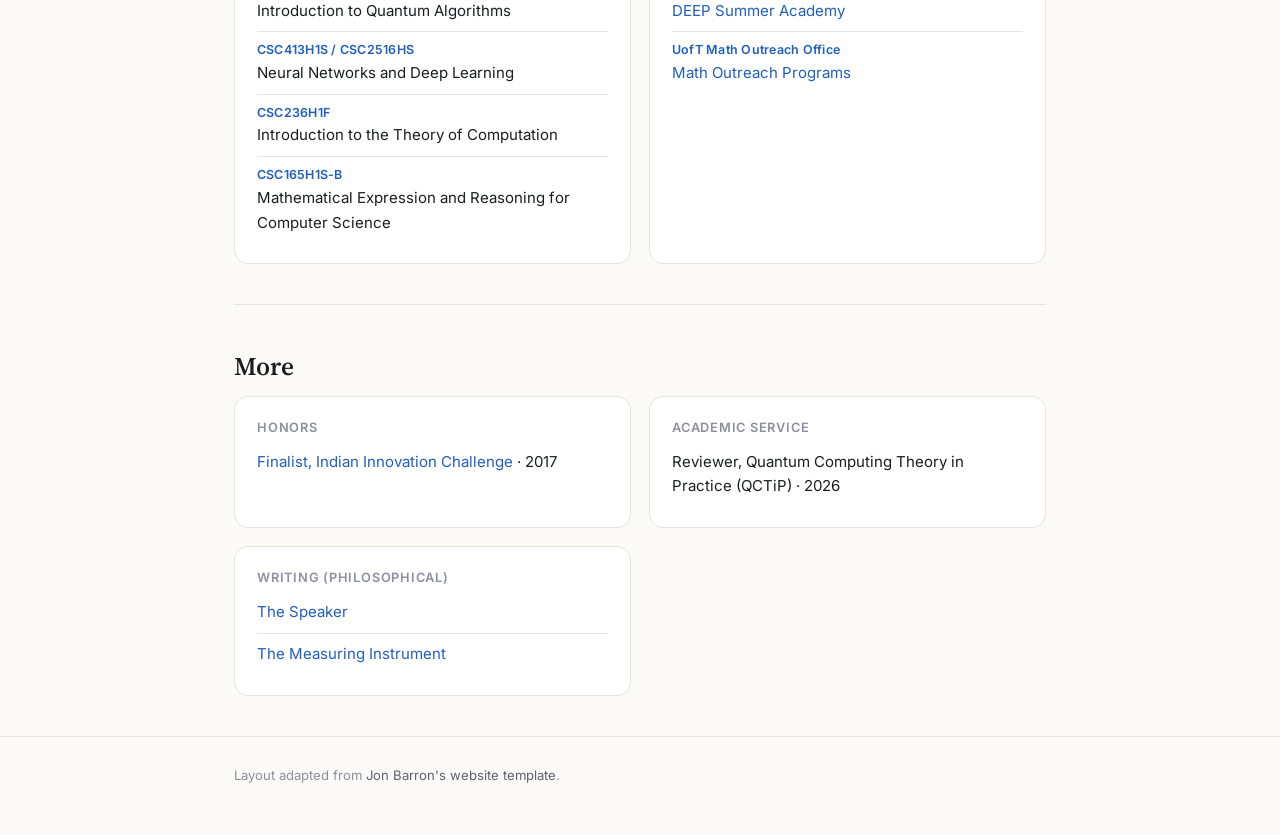
==== commit b444dda6: "Add year to QCTiP reviewing entry Co-Authored-By: Claude Opus 5.5 <noreply@anthropic.com> Claude-Ses" ====
--- a/index.html
+++ b/index.html
@@ -145,7 +145,7 @@
         <div class="card">
           <h3>Academic Service</h3>
           <ul>
-            <li>Reviewer, Quantum Computing Theory in Practice (QCTiP)</li>
+            <li>Reviewer, Quantum Computing Theory in Practice (QCTiP) &middot; 2026</li>
           </ul>
         </div>
         <div class="card">
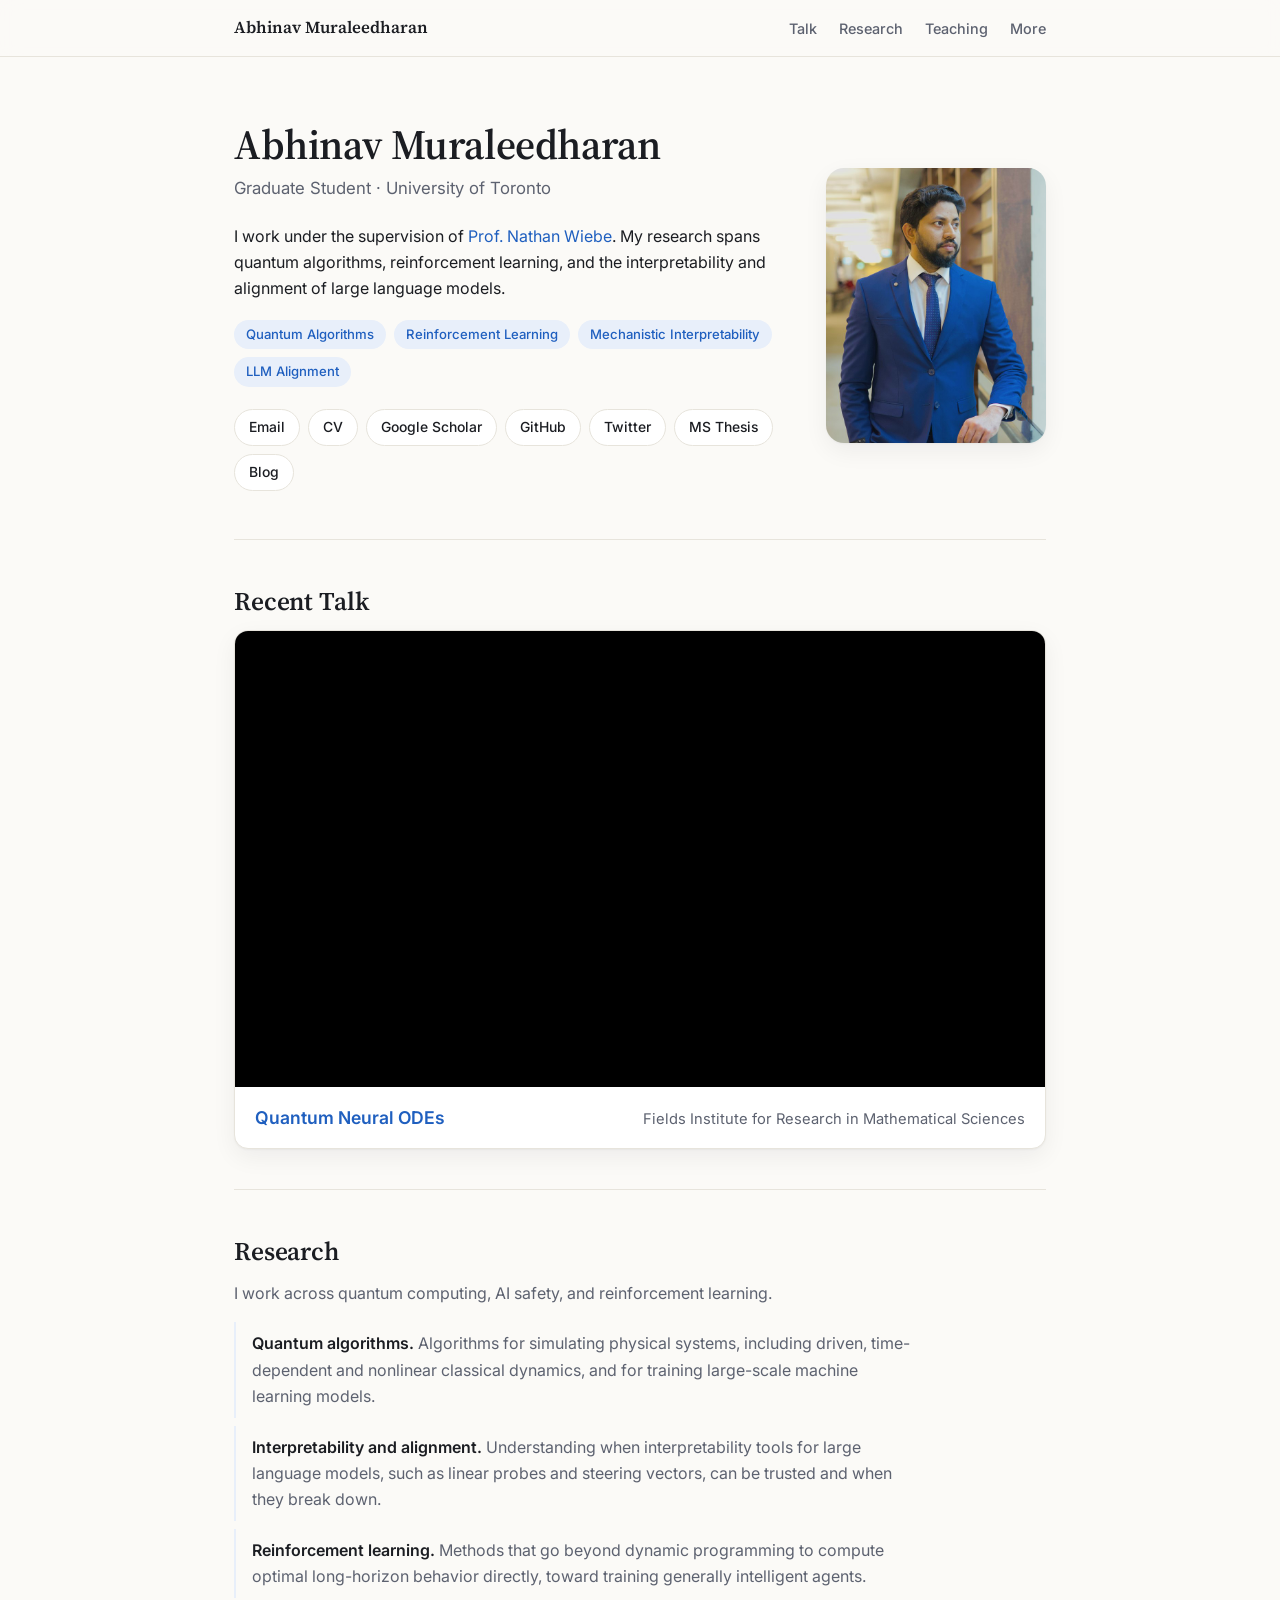
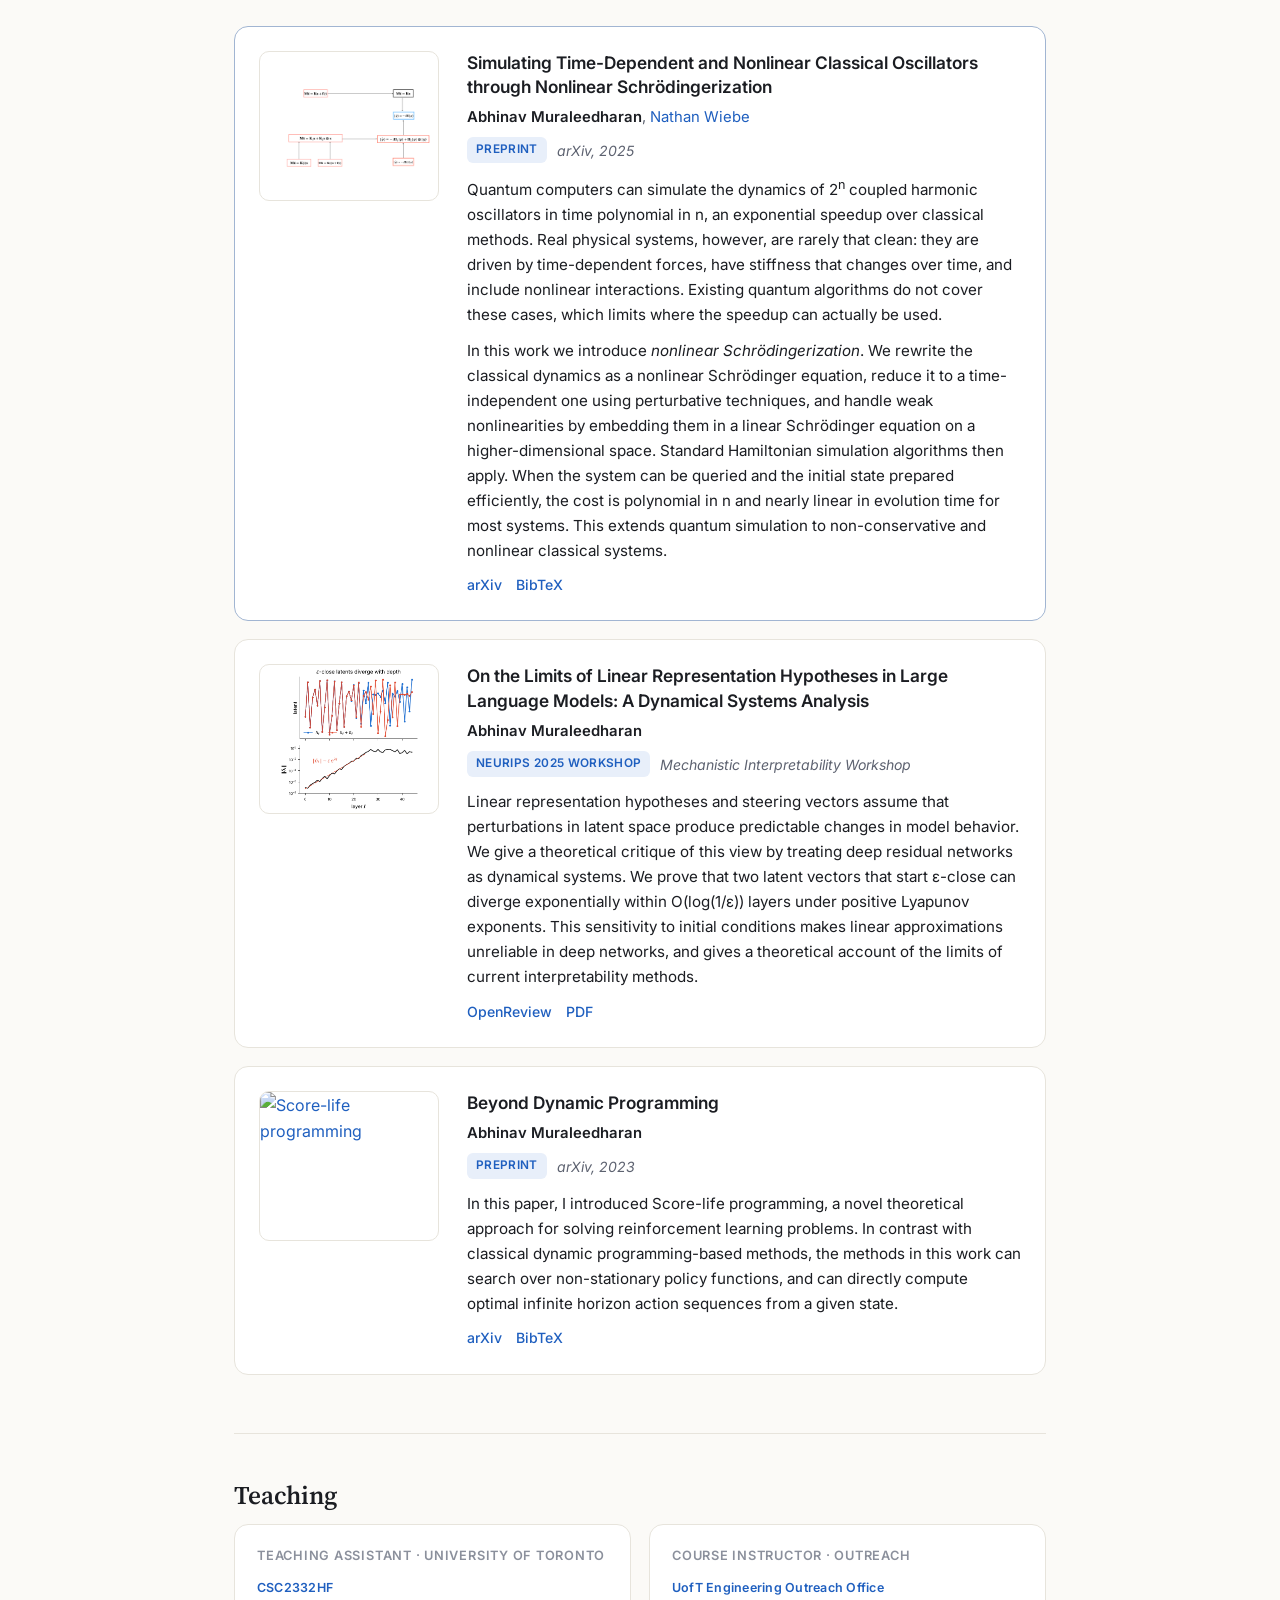
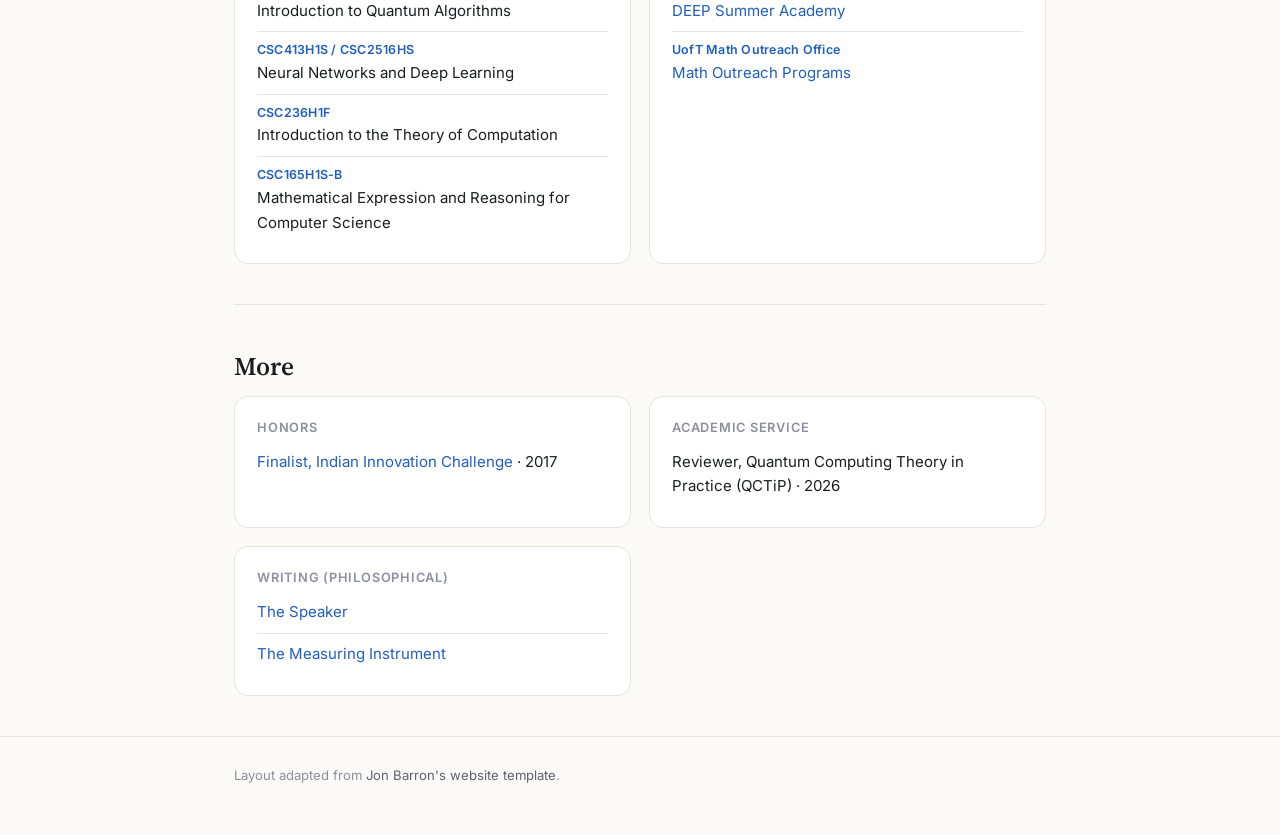
==== commit 672a1678: "Remove Roger Grosse from supervisor line Co-Authored-By: Claude Opus 5.5 <noreply@anthropic.com> Cla" ====
--- a/index.html
+++ b/index.html
@@ -34,7 +34,7 @@
       <div>
         <h1>Abhinav Muraleedharan</h1>
         <p class="role">Graduate Student &middot; University of Toronto</p>
-        <p>I work under the supervision of <a href="https://www.pnnl.gov/people/nathan-wiebe">Prof. Nathan Wiebe</a> and <a href="https://www.cs.toronto.edu/~rgrosse/">Prof. Roger Grosse</a>. My research spans quantum algorithms, reinforcement learning, and the interpretability and alignment of large language models.</p>
+        <p>I work under the supervision of <a href="https://www.pnnl.gov/people/nathan-wiebe">Prof. Nathan Wiebe</a>. My research spans quantum algorithms, reinforcement learning, and the interpretability and alignment of large language models.</p>
         <ul class="tags">
           <li>Quantum Algorithms</li>
           <li>Reinforcement Learning</li>
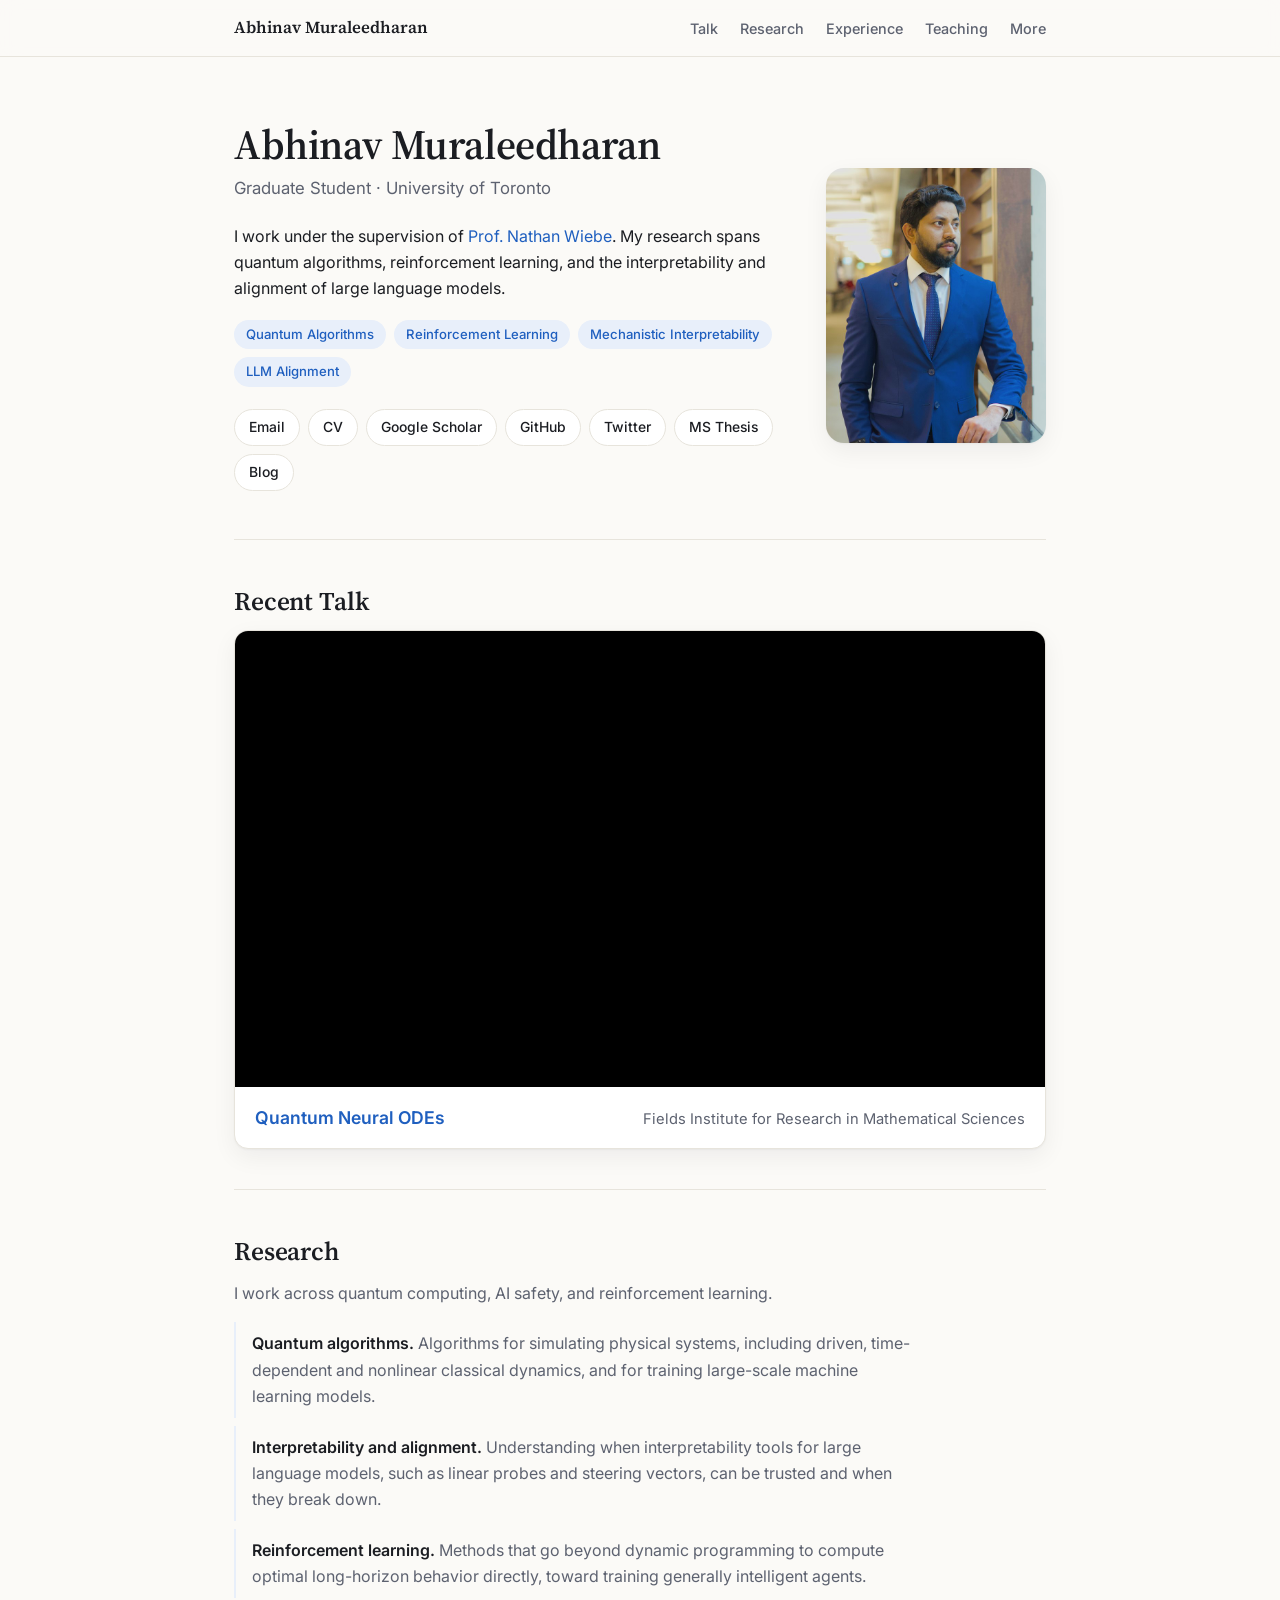
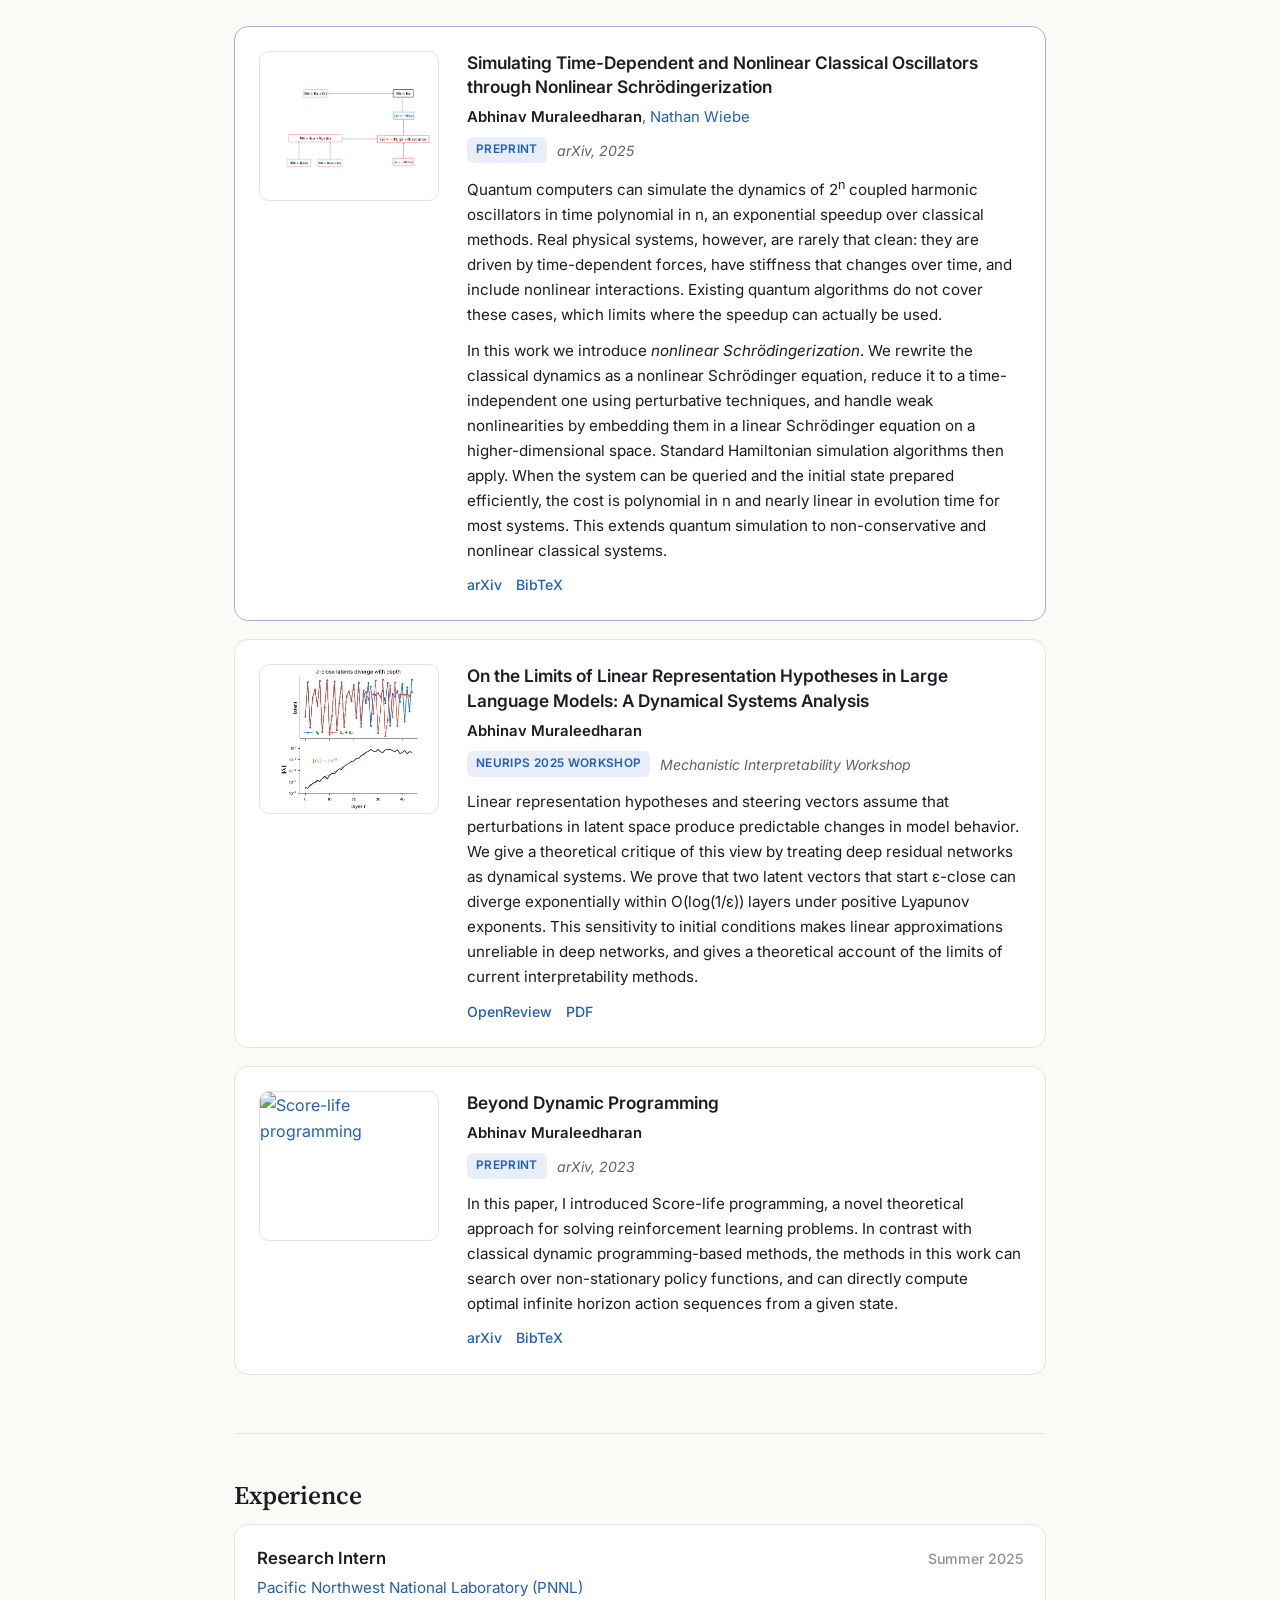
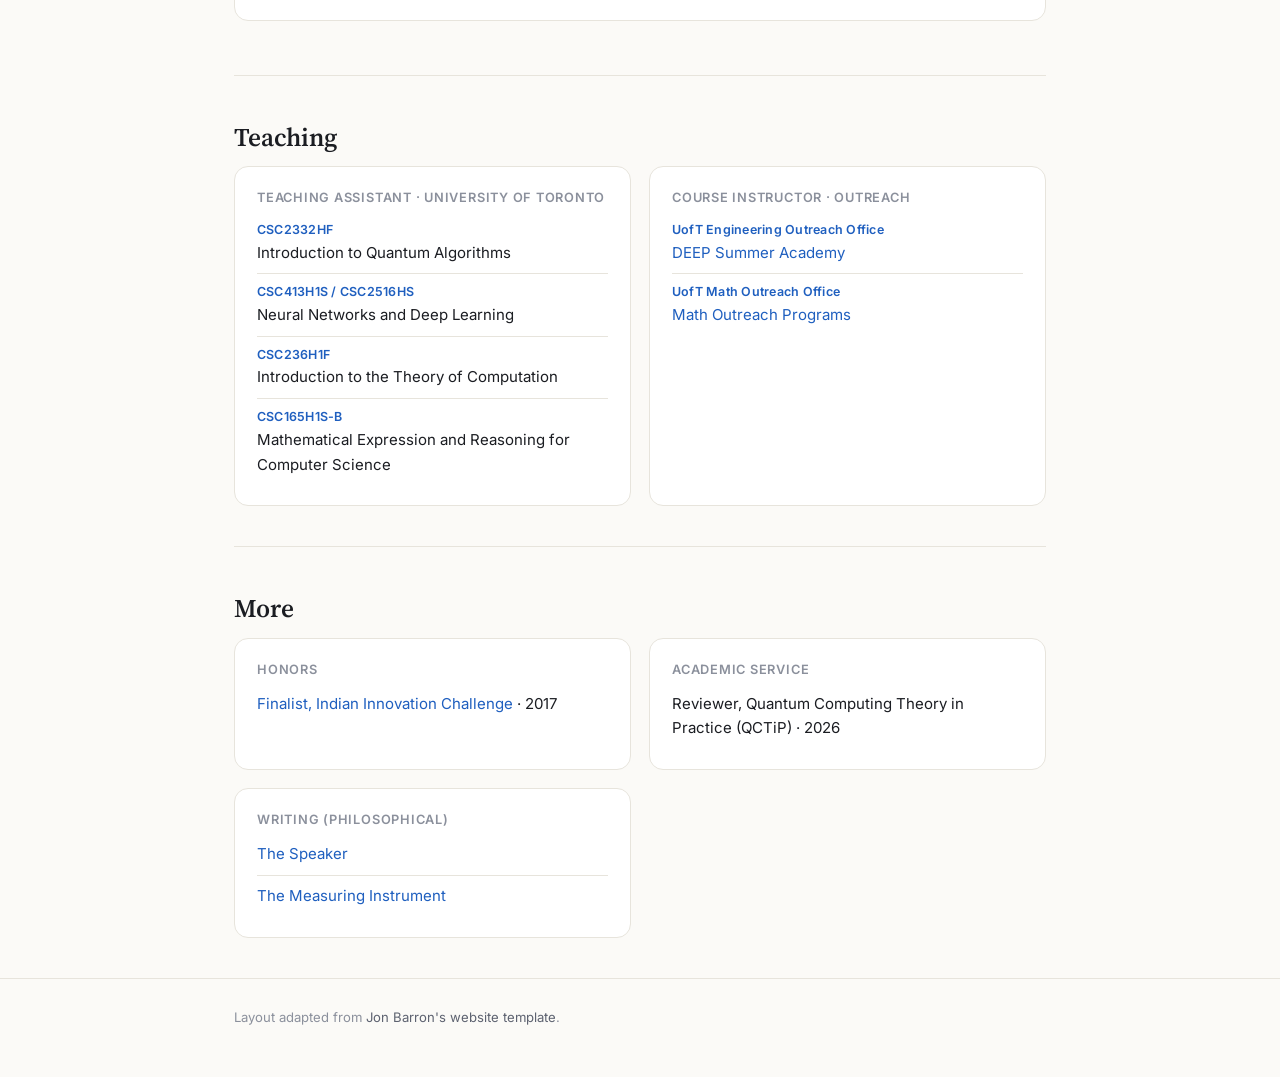
==== commit 8401fe5d: "Add Experience section with PNNL research internship Co-Authored-By: Claude Opus 5.5 <noreply@anthro" ====
--- a/index.html
+++ b/index.html
@@ -23,6 +23,7 @@
       <ul>
         <li><a href="#talk">Talk</a></li>
         <li><a href="#research">Research</a></li>
+        <li><a href="#experience">Experience</a></li>
         <li><a href="#teaching">Teaching</a></li>
         <li><a href="#more">More</a></li>
       </ul>
@@ -111,6 +112,17 @@
       </article>
     </section>
 
+    <section id="experience">
+      <h2>Experience</h2>
+      <div class="job">
+        <div>
+          <h3>Research Intern</h3>
+          <p class="org"><a href="https://www.pnnl.gov/">Pacific Northwest National Laboratory (PNNL)</a></p>
+        </div>
+        <span class="when">Summer 2025</span>
+      </div>
+    </section>
+
     <section id="teaching">
       <h2>Teaching</h2>
       <div class="grid2">
--- a/site.css
+++ b/site.css
@@ -120,6 +120,13 @@
 .paper .plinks { display: flex; gap: 14px; font-size: .88rem; font-weight: 500; margin-top: 4px; }
 .paper.featured { border-color: color-mix(in srgb, var(--accent) 35%, var(--line)); }
 
+/* Experience */
+.job { display: flex; justify-content: space-between; align-items: baseline; gap: 16px; flex-wrap: wrap; background: var(--surface); border: 1px solid var(--line); border-radius: var(--radius); padding: 20px 22px; margin-bottom: 14px; }
+.job h3 { font-size: 1.05rem; font-weight: 600; margin: 0 0 2px; }
+.job .org { margin: 0; color: var(--muted); font-size: .95rem; }
+.job .when { color: var(--faint); font-size: .88rem; font-weight: 500; white-space: nowrap; }
+.job .desc { flex-basis: 100%; margin: 6px 0 0; font-size: .94rem; }
+
 /* Lists */
 .grid2 { display: grid; grid-template-columns: 1fr 1fr; gap: 18px; }
 .card { background: var(--surface); border: 1px solid var(--line); border-radius: var(--radius); padding: 20px 22px; }
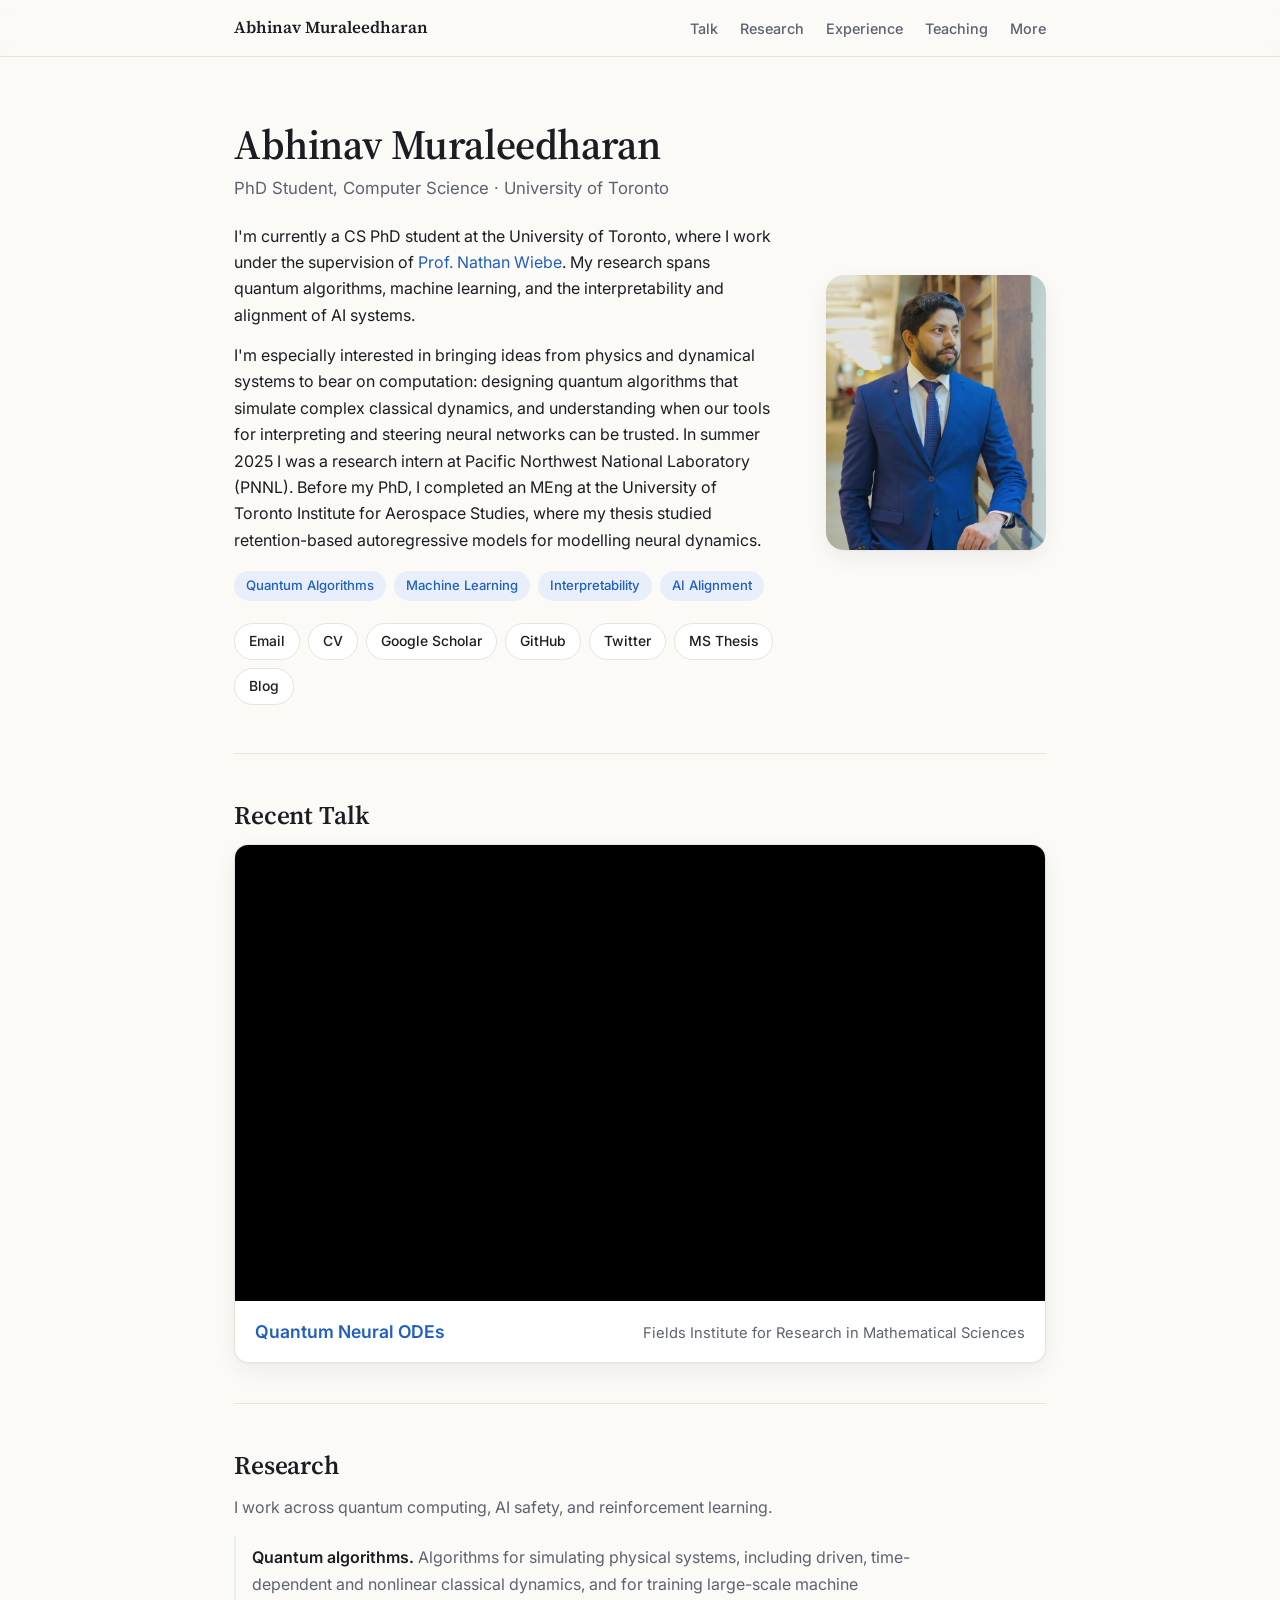
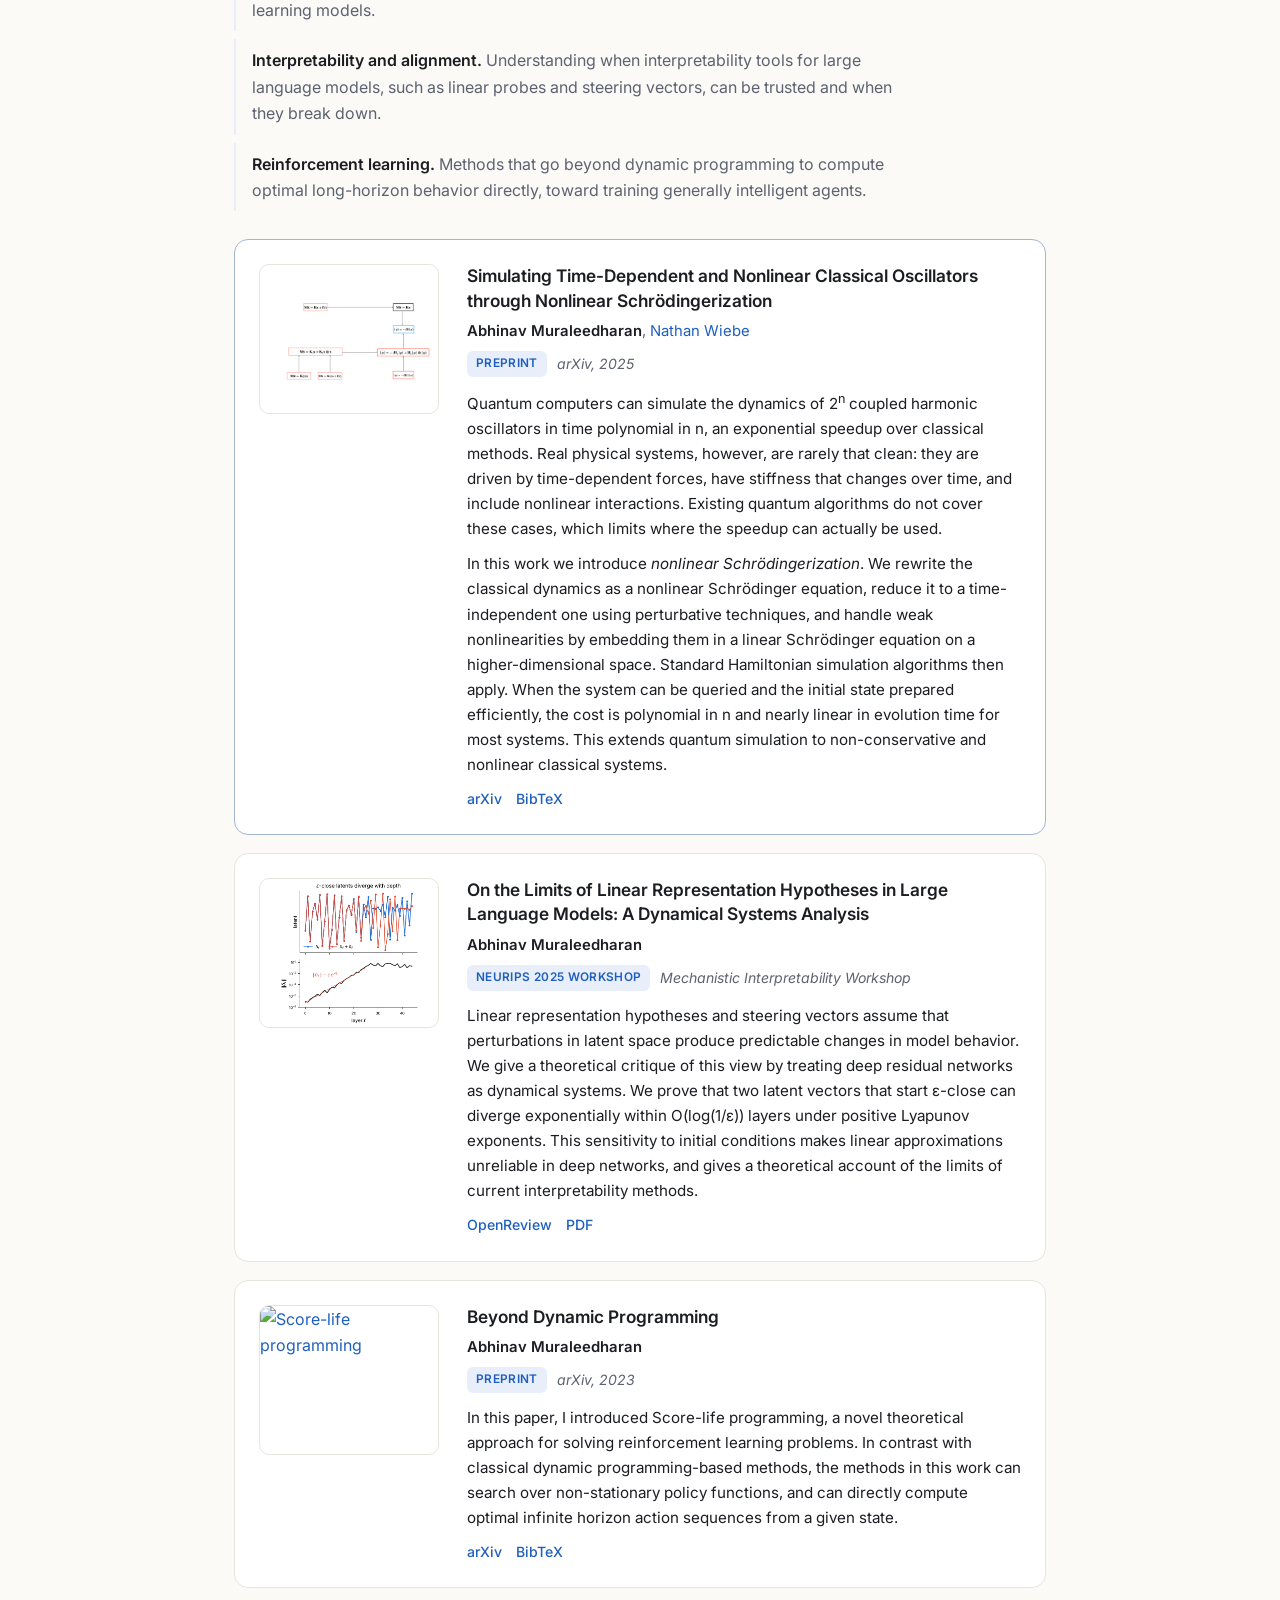
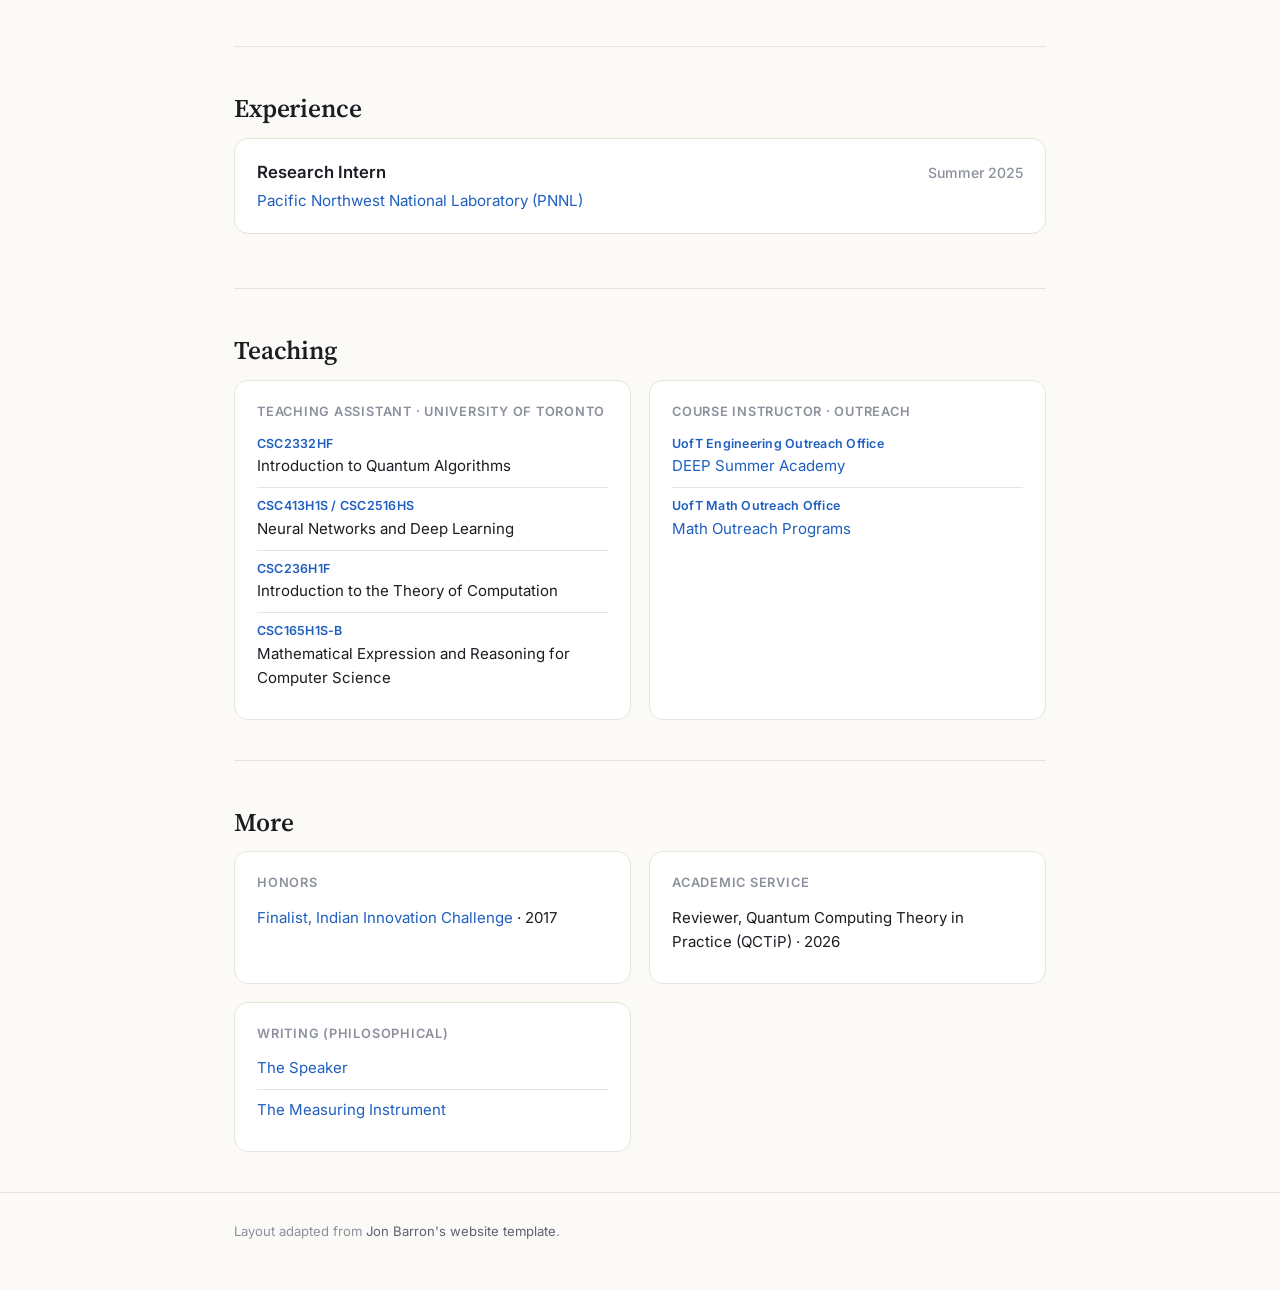
==== commit 63cec1cd: "Update bio: CS PhD student, expanded background, new research tags Co-Authored-By: Claude Opus 5.5 <" ====
--- a/index.html
+++ b/index.html
@@ -34,13 +34,14 @@
     <header class="hero">
       <div>
         <h1>Abhinav Muraleedharan</h1>
-        <p class="role">Graduate Student &middot; University of Toronto</p>
-        <p>I work under the supervision of <a href="https://www.pnnl.gov/people/nathan-wiebe">Prof. Nathan Wiebe</a>. My research spans quantum algorithms, reinforcement learning, and the interpretability and alignment of large language models.</p>
+        <p class="role">PhD Student, Computer Science &middot; University of Toronto</p>
+        <p>I'm currently a CS PhD student at the University of Toronto, where I work under the supervision of <a href="https://www.cs.toronto.edu/~nawiebe/">Prof. Nathan Wiebe</a>. My research spans quantum algorithms, machine learning, and the interpretability and alignment of AI systems.</p>
+        <p>I'm especially interested in bringing ideas from physics and dynamical systems to bear on computation: designing quantum algorithms that simulate complex classical dynamics, and understanding when our tools for interpreting and steering neural networks can be trusted. In summer 2025 I was a research intern at Pacific Northwest National Laboratory (PNNL). Before my PhD, I completed an MEng at the University of Toronto Institute for Aerospace Studies, where my thesis studied retention-based autoregressive models for modelling neural dynamics.</p>
         <ul class="tags">
           <li>Quantum Algorithms</li>
-          <li>Reinforcement Learning</li>
-          <li>Mechanistic Interpretability</li>
-          <li>LLM Alignment</li>
+          <li>Machine Learning</li>
+          <li>Interpretability</li>
+          <li>AI Alignment</li>
         </ul>
         <div class="links">
           <a class="btn" href="mailto:Abhinav.Muraleedharan@mail.utoronto.ca">Email</a>
@@ -81,7 +82,7 @@
         <a class="thumb" href="https://arxiv.org/abs/2505.17170"><img src="images/Conceptual_Diagram_v2.jpeg" alt="Overview of nonlinear Schrödingerization"></a>
         <div>
           <h3><a href="https://arxiv.org/abs/2505.17170">Simulating Time-Dependent and Nonlinear Classical Oscillators through Nonlinear Schrödingerization</a></h3>
-          <p class="authors"><strong>Abhinav Muraleedharan</strong>, <a href="https://www.pnnl.gov/people/nathan-wiebe">Nathan Wiebe</a></p>
+          <p class="authors"><strong>Abhinav Muraleedharan</strong>, <a href="https://www.cs.toronto.edu/~nawiebe/">Nathan Wiebe</a></p>
           <div class="venue"><span class="badge">Preprint</span><em>arXiv, 2025</em></div>
           <p>Quantum computers can simulate the dynamics of 2<sup>n</sup> coupled harmonic oscillators in time polynomial in n, an exponential speedup over classical methods. Real physical systems, however, are rarely that clean: they are driven by time-dependent forces, have stiffness that changes over time, and include nonlinear interactions. Existing quantum algorithms do not cover these cases, which limits where the speedup can actually be used.</p>
           <p>In this work we introduce <em>nonlinear Schrödingerization</em>. We rewrite the classical dynamics as a nonlinear Schrödinger equation, reduce it to a time-independent one using perturbative techniques, and handle weak nonlinearities by embedding them in a linear Schrödinger equation on a higher-dimensional space. Standard Hamiltonian simulation algorithms then apply. When the system can be queried and the initial state prepared efficiently, the cost is polynomial in n and nearly linear in evolution time for most systems. This extends quantum simulation to non-conservative and nonlinear classical systems.</p>
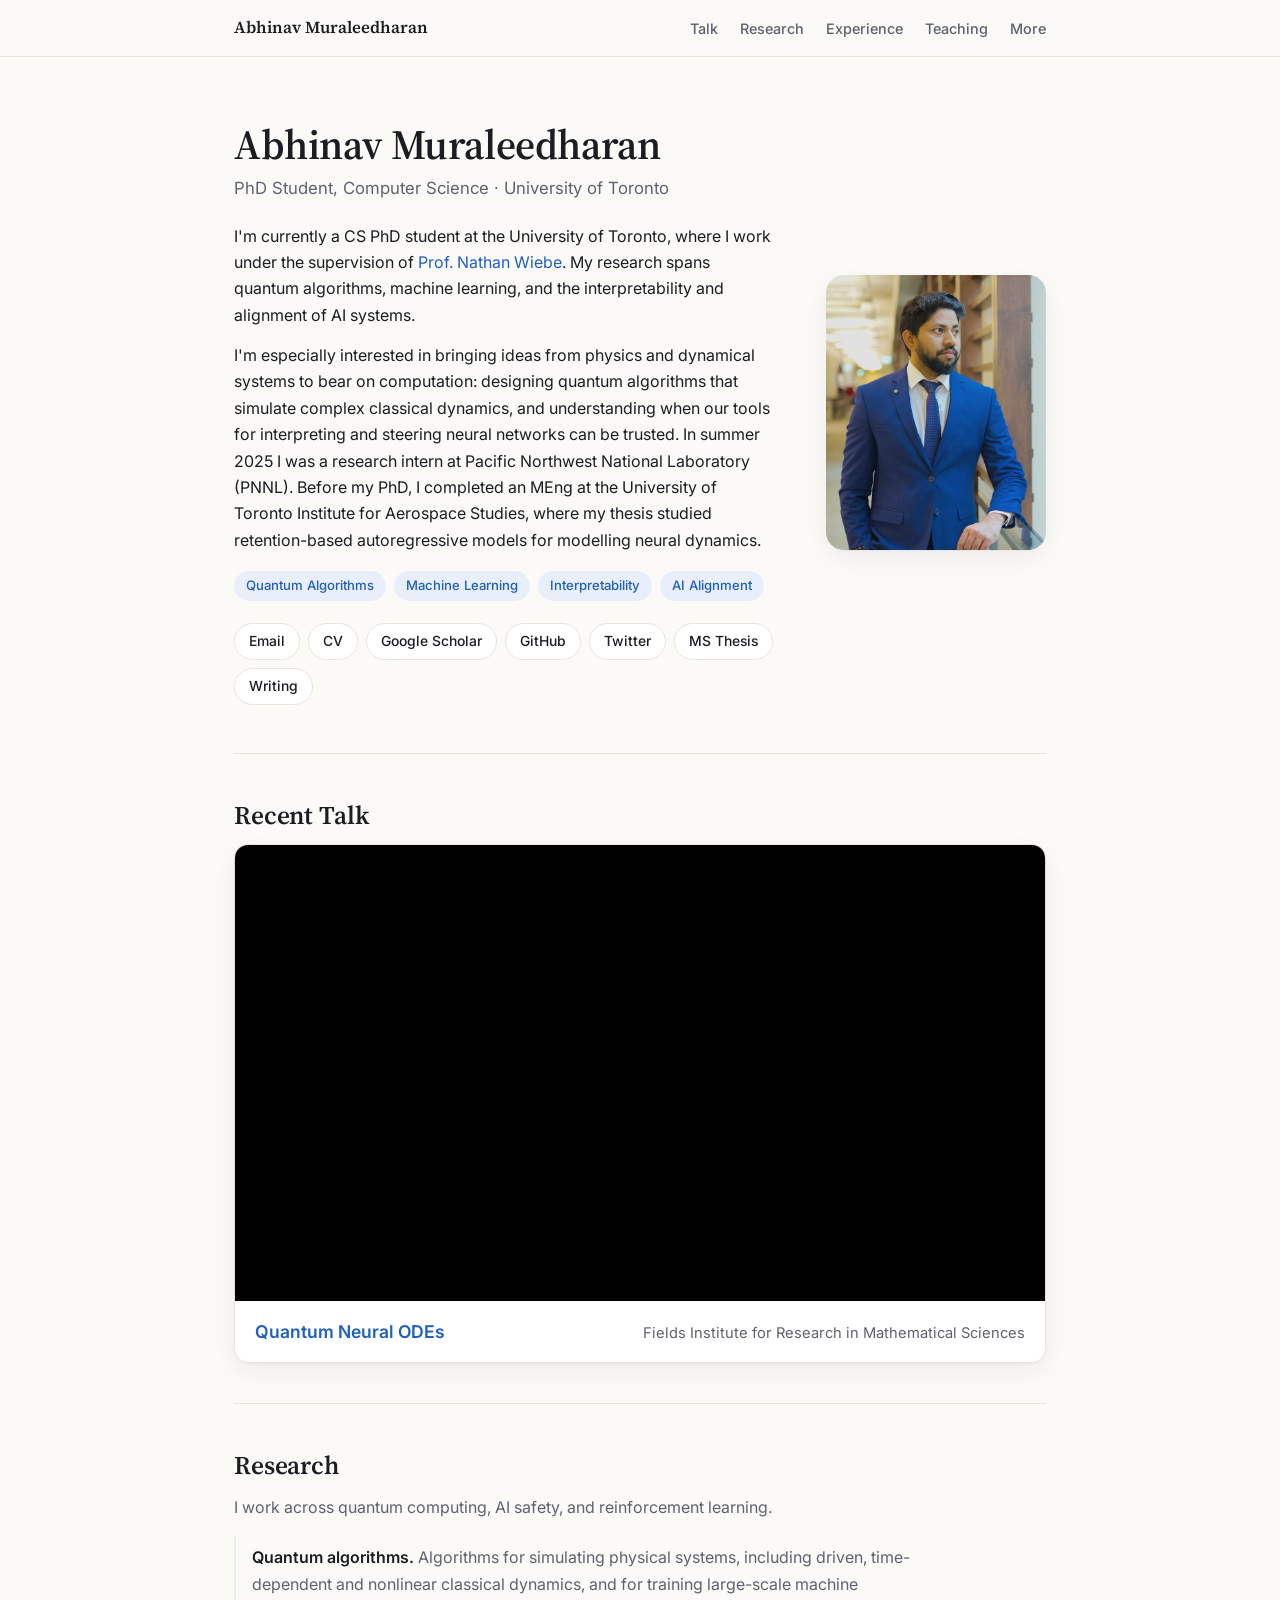
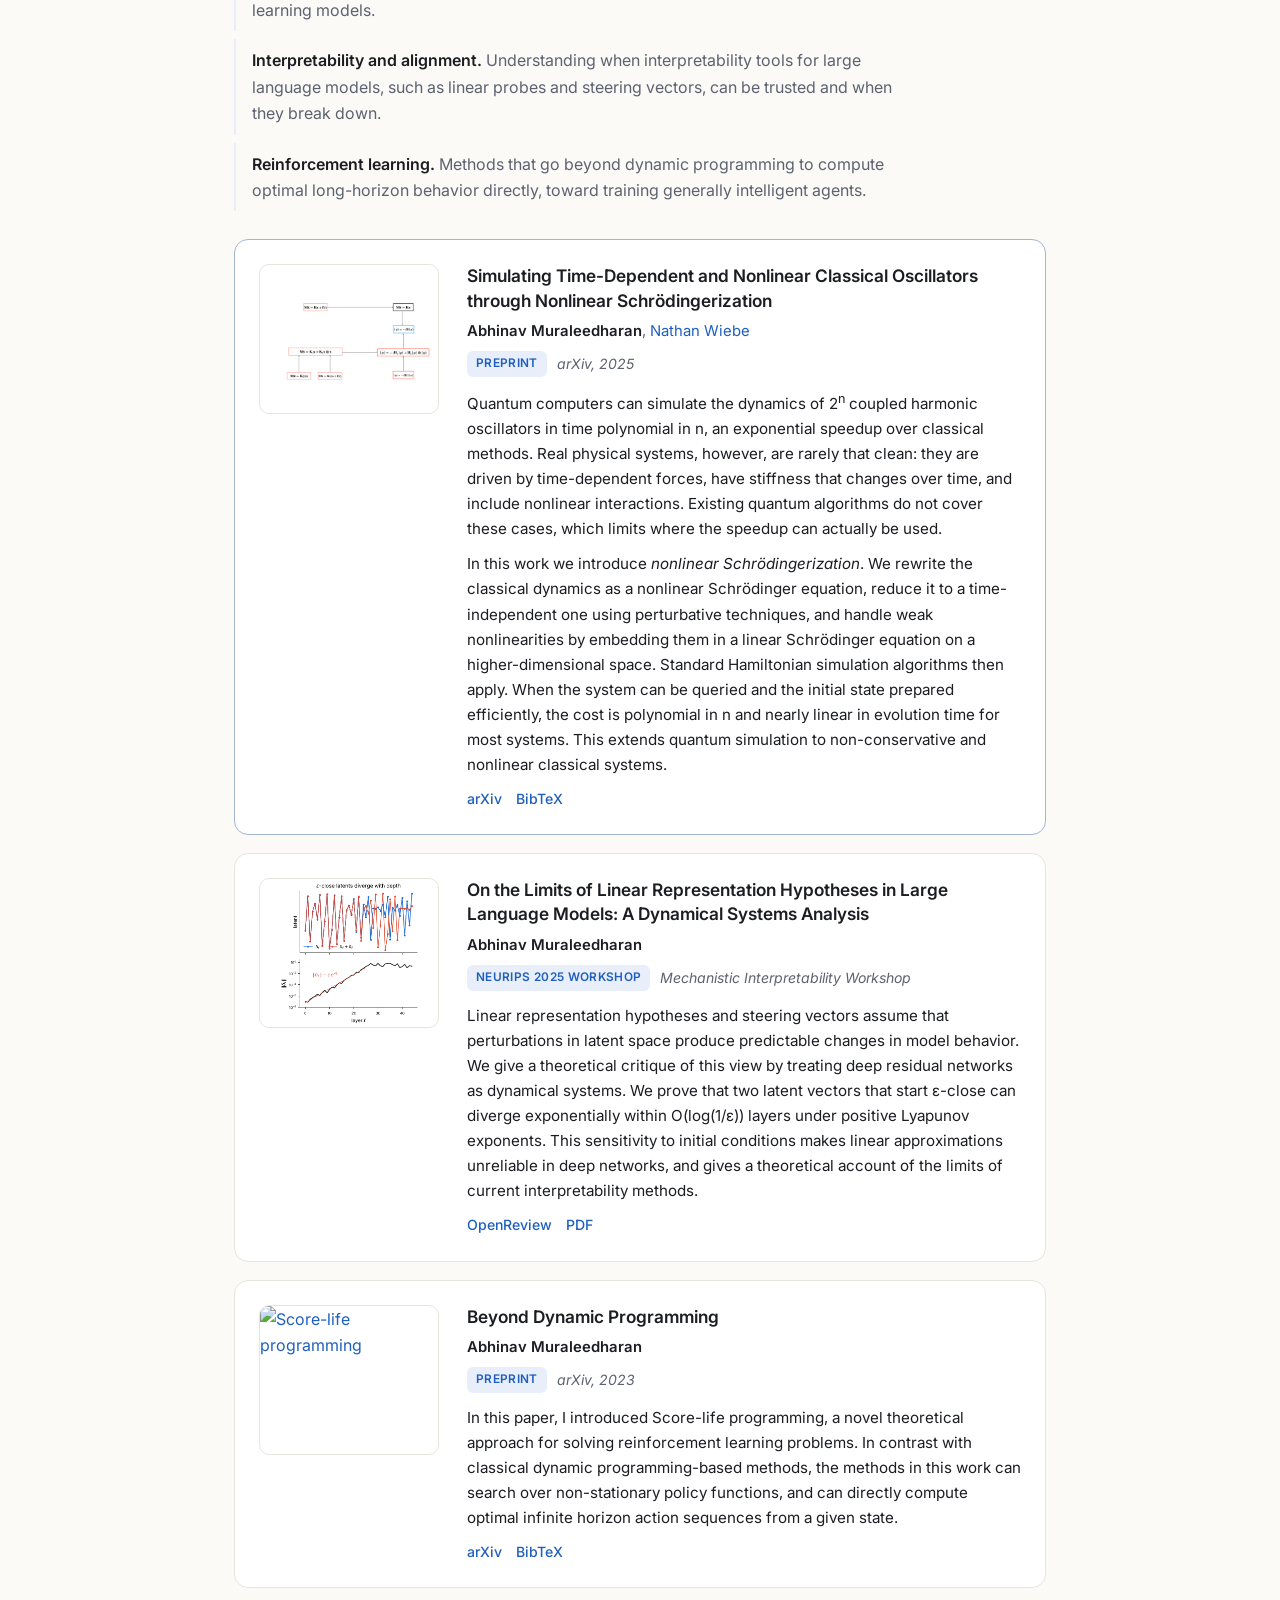
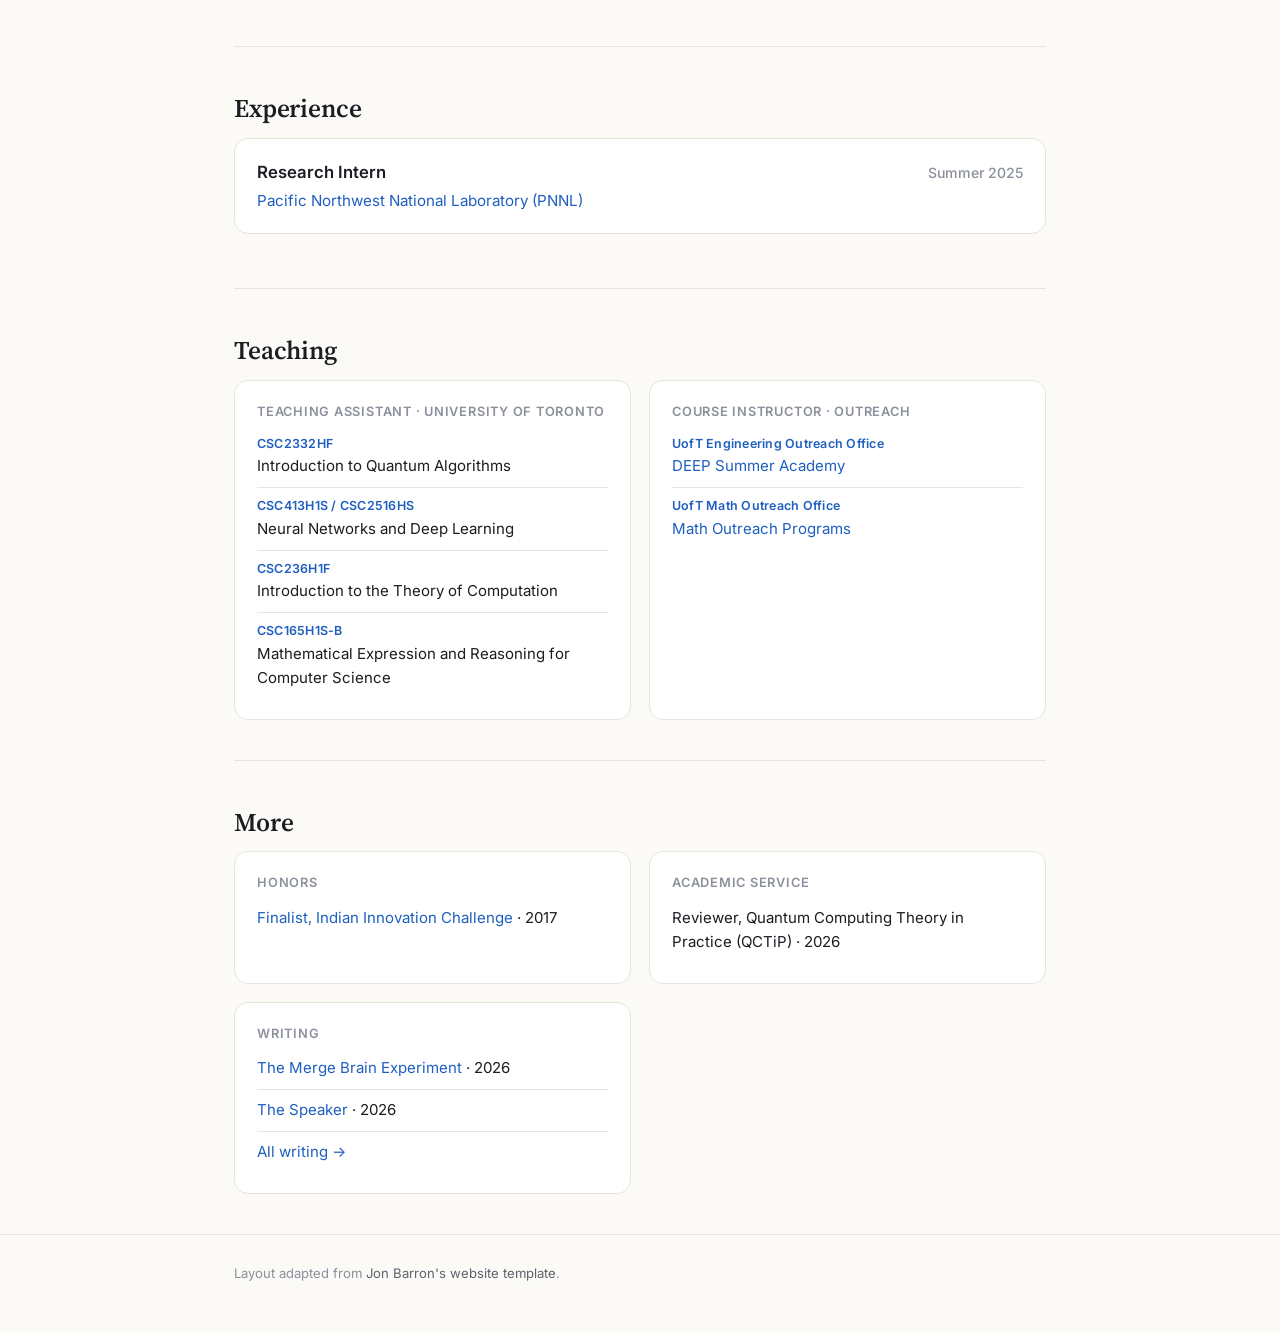
==== commit 08257e50: "Add blog section with index page and The Merge Brain Experiment - blog/index.html: list of all writi" ====
--- a/index.html
+++ b/index.html
@@ -50,7 +50,7 @@
           <a class="btn" href="https://github.com/Abhinav-Muraleedharan/">GitHub</a>
           <a class="btn" href="https://twitter.com/Abhinav98M">Twitter</a>
           <a class="btn" href="data/MEng_thesis_v2.pdf">MS Thesis</a>
-          <a class="btn" href="the_speaker.html">Blog</a>
+          <a class="btn" href="blog/">Writing</a>
         </div>
       </div>
       <img class="photo" src="images/profile.jpg" alt="Portrait of Abhinav Muraleedharan">
@@ -162,10 +162,11 @@
           </ul>
         </div>
         <div class="card">
-          <h3>Writing (Philosophical)</h3>
+          <h3>Writing</h3>
           <ul>
-            <li><a href="the_speaker.html">The Speaker</a></li>
-            <li><a href="https://themeasuringinstrument.home.blog/2019/05/11/the-measuring-instrument/">The Measuring Instrument</a></li>
+            <li><a href="blog/the-merge-brain-experiment.html">The Merge Brain Experiment</a> &middot; 2026</li>
+            <li><a href="the_speaker.html">The Speaker</a> &middot; 2026</li>
+            <li><a href="blog/">All writing &rarr;</a></li>
           </ul>
         </div>
       </div>
